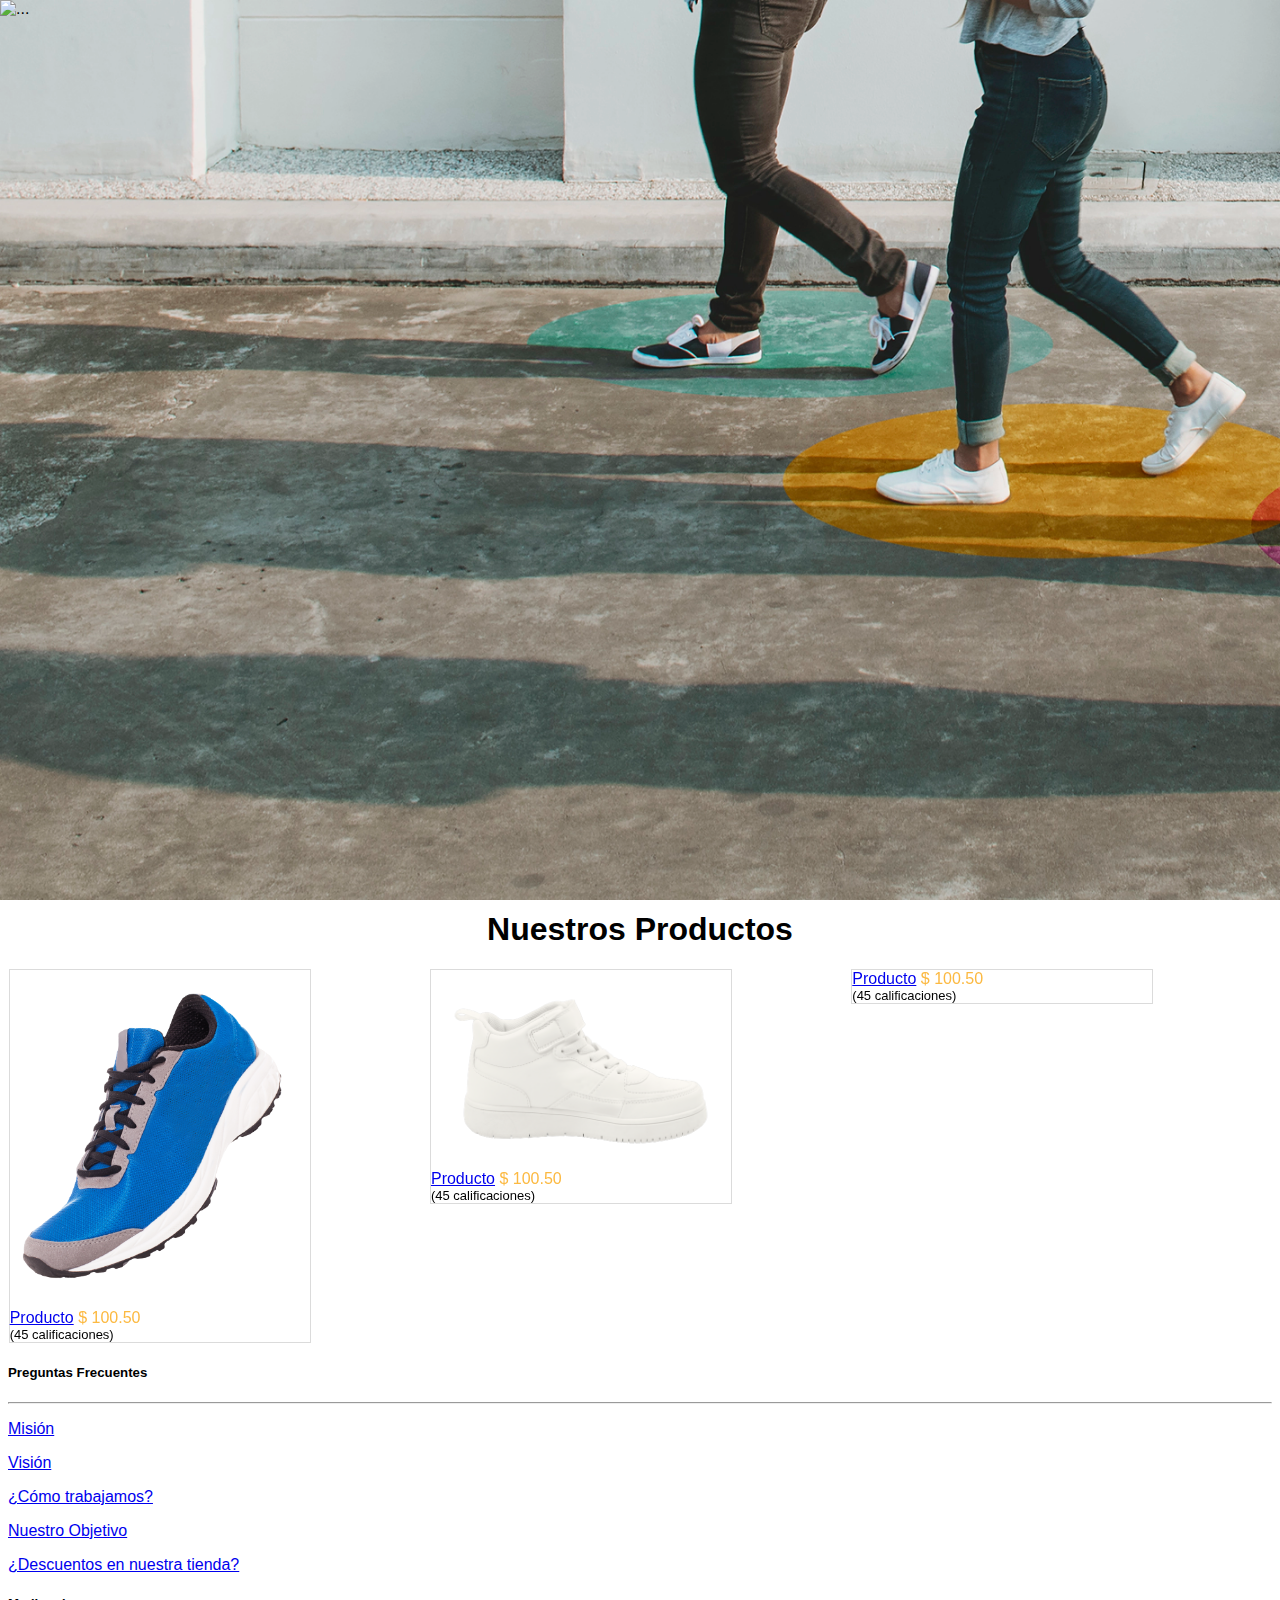
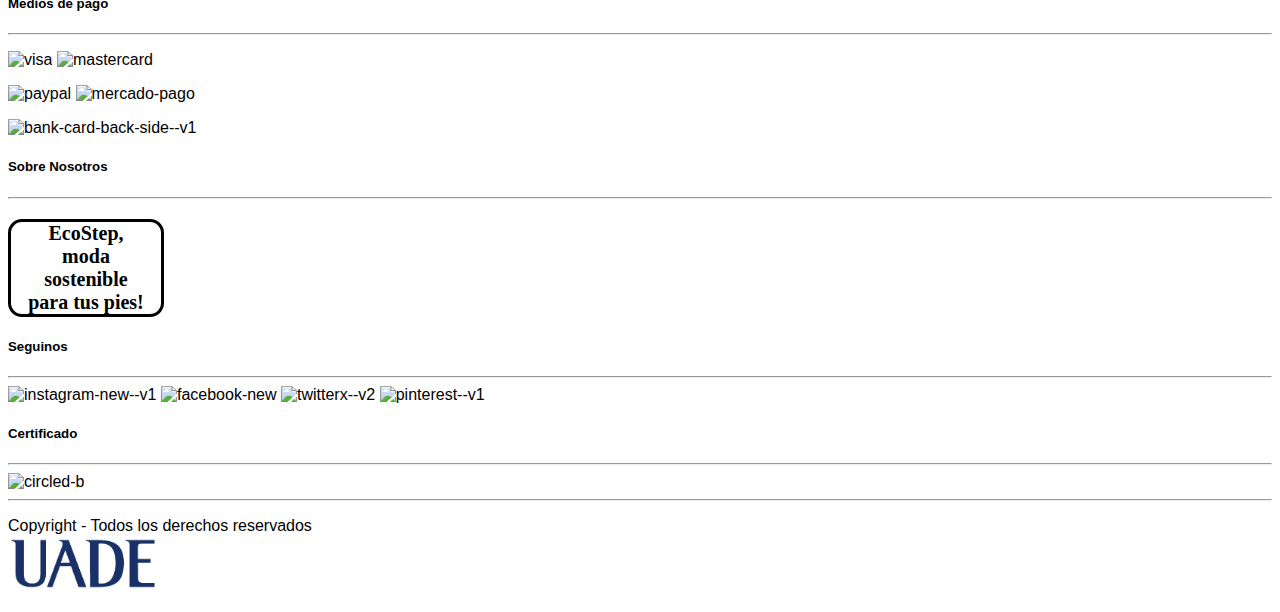
==== index.html @ 7a3440a4 "Añadido nuestros productos e icono de carrito" ====
<!DOCTYPE html>
<html lang="en">
<head>
    <meta charset="UTF-8">
    <meta name="viewport" content="width=device-width, initial-scale=1.0">
    <script src="https://kit.fontawesome.com/725bca3de6.js" crossorigin="anonymous"></script>
    <link href="https://cdn.jsdelivr.net/npm/bootstrap@5.3.2/dist/css/bootstrap.min.css" rel="stylesheet" integrity="sha384-T3c6CoIi6uLrA9TneNEoa7RxnatzjcDSCmG1MXxSR1GAsXEV/Dwwykc2MPK8M2HN" crossorigin="anonymous">
    <script src="https://cdn.jsdelivr.net/npm/bootstrap@5.3.2/dist/js/bootstrap.bundle.min.js" integrity="sha384-C6RzsynM9kWDrMNeT87bh95OGNyZPhcTNXj1NW7RuBCsyN/o0jlpcV8Qyq46cDfL" crossorigin="anonymous"></script>
    <link rel="stylesheet" href="css/estilo.css">
    <link rel = "stylesheet" href = "css/owl.carousel.css">
    <link rel = "stylesheet" href = "css/owl.theme.default.css">
    <title>EcoStep</title>
</head>


<body>
  <!-- NAVBAR -->
  <nav class="navbar navbar-expand-lg bg-body-tertiary sticky-top">
      <div class="container-fluid">
          <img class="navbar-brand" src="img/header_logo.png" alt="" style="height:75px; width: auto;">
        <button class="navbar-toggler" type="button" data-bs-toggle="collapse" data-bs-target="#navbarSupportedContent" aria-controls="navbarSupportedContent" aria-expanded="false" aria-label="Toggle navigation">
            <span class="navbar-toggler-icon"></span>
        </button>
          <div class="collapse navbar-collapse" id="navbarSupportedContent">
            <ul class="navbar-nav me-auto mb-2 mb-lg-0">
              <li class="nav-item">
                <a class="nav-link active" aria-current="page" href="#">Inicio</a>
              </li>
              <li class="nav-item">
                <a class="nav-link active" aria-current="page" href="#nosotros">Sobre nosotros</a>
              </li>
              <li class="nav-item">
                <a class="nav-link active" aria-current="page" href="#productos">Productos</a>
              </li>
              <li class="nav-item">
                <a class="nav-link active" aria-current="page" href="newsletter.html">Contacto</a>
              </li>
              <li class="nav-item">
                <a class="nav-link active" aria-current="page" href="faq.html">Preguntas frecuentes</a>
              </li>
            </ul>
            <form class="d-flex" role="search">
              <input class="form-control me-2" type="search" placeholder="Buscar..." aria-label="Search">
            </form>
            <img src="img/Carrito.png" alt="" id="carrito">
          </div>
        </div>
      </nav>

      
  <!--CAROUSEL-->
  <div id="carouselExampleIndicators" class="carousel slide">
    <div class="carousel-indicators">
      <button type="button" data-bs-target="#carouselExampleIndicators" data-bs-slide-to="0" class="active" aria-current="true" aria-label="Slide 1"></button>
      <button type="button" data-bs-target="#carouselExampleIndicators" data-bs-slide-to="1" aria-label="Slide 2"></button>
      <button type="button" data-bs-target="#carouselExampleIndicators" data-bs-slide-to="2" aria-label="Slide 3"></button>
    </div>
    <div class="carousel-inner">
      <div class="carousel-item active">
        <img src="img/Banner_1.webp" class="d-block w-100" alt="...">
      </div>
      <div class="carousel-item">
        <img src="img/Banner_2.webp" class="d-block w-100" alt="...">
      </div>
      <div class="carousel-item">
        <img src="img/Banner_3.webp" class="d-block w-100" alt="...">
      </div>
    </div>
    <button class="carousel-control-prev" type="button" data-bs-target="#carouselExampleIndicators" data-bs-slide="prev">
      <span class="carousel-control-prev-icon" aria-hidden="true"></span>
      <span class="visually-hidden">Anterior</span>
    </button>
    <button class="carousel-control-next" type="button" data-bs-target="#carouselExampleIndicators" data-bs-slide="next">
      <span class="carousel-control-next-icon" aria-hidden="true"></span>
      <span class="visually-hidden">Siguiente</span>
    </button>
  </div>

<!-- QUIENES SOMOS -->
<div class="container" id="nosotros">
    <div class="row">
        <div class="col-md-6">
            <img src="https://placehold.co/600x400/png" class="img-fluid" alt="Image">
        </div>
        <div class="col-md-6">
            <h1>¿Quiénes Somos?</h1>
            <p>
              Lorem ipsum dolor sit amet, consectetur adipiscing elit. 
              Sed do eiusmod tempor incididunt ut labore et dolore magna aliqua. 
              Ut enim ad minim veniam, quis nostrud exercitation ullamco laboris nisi ut aliquip ex ea commodo consequat. 
              Duis aute irure dolor in reprehenderit in voluptate velit esse cillum dolore eu fugiat nulla pariatur. 
              Excepteur sint occaecat cupidatat non proident, sunt in culpa qui officia deserunt mollit anim id est laborum.
            </p>
        </div>
    </div>
</div>


<!-- NUESTROS PRODUCTOS -->
<h1 style="text-align: center;" id="productos">Nuestros Productos</h1>
<div class = "container">
  <div class = "row g-4 my-5 mx-auto owl-carousel owl-theme">
      <div class = "col product-item mx-auto">
        <!-- PRODUCTO 1-->
          <div class = "product-img">
              <img src = "img/Producto_1.png" alt = "" class = "img-fluid d-block mx-auto">
              <span class = "heart-icon">
                  <i class = "far fa-heart"></i>
              </span>
              <div class = "row btns w-100 mx-auto text-center">
                  <button type = "button" class = "col-6 py-2">
                      <i class = "fa fa-cart-plus"></i> Añadir al carrito
                  </button>
                  <button type = "button" class = "col-6 py-2">
                      <i class = "fa fa-binoculars"></i> Visualizar
                  </button>
              </div>
          </div>

          <div class = "product-info p-3">
              <a href = "#" class = "d-block text-dark text-decoration-none py-2 product-name">Producto</a>
              <span class = "product-price">$ 100.50</span>
              <div class = "rating d-flex mt-1">
                  <span>
                      <i class = "fa fa-star"></i>
                  </span>
                  <span>
                      <i class = "fa fa-star"></i>
                  </span>
                  <span>
                      <i class = "fa fa-star"></i>
                  </span>
                  <span>
                      <i class = "fa fa-star"></i>
                  </span>
                  <span>
                      <i class = "fa fa-star"></i>
                  </span>
                  <span>(45 calificaciones)</span>
              </div>
          </div>
      </div>
      <!-- PRODUCTO 2-->
      <div class = "col product-item mx-auto">
          <div class = "product-img">
              <img src = "img/Producto_2.png" alt = "" class = "img-fluid d-block mx-auto">
              <span class = "heart-icon">
                  <i class = "far fa-heart"></i>
              </span>
              <div class = "row btns w-100 mx-auto text-center">
                  <button type = "button" class = "col-6 py-2">
                      <i class = "fa fa-cart-plus"></i> Añadir al carrito
                  </button>
                  <button type = "button" class = "col-6 py-2">
                      <i class = "fa fa-binoculars"></i> Visualizar
                  </button>
              </div>
          </div>

          <div class = "product-info p-3">
              <a href = "#" class = "d-block text-dark text-decoration-none py-2 product-name">Producto</a>
              <span class = "product-price">$ 100.50</span>
              <div class = "rating d-flex mt-1">
                  <span>
                      <i class = "fa fa-star"></i>
                  </span>
                  <span>
                      <i class = "fa fa-star"></i>
                  </span>
                  <span>
                      <i class = "fa fa-star"></i>
                  </span>
                  <span>
                      <i class = "fa fa-star"></i>
                  </span>
                  <span>
                      <i class = "fa fa-star"></i>
                  </span>
                  <span>(45 calificaciones)</span>
              </div>
          </div>
      </div>

      <!-- PRODUCTO 3-->
      <div class = "col product-item mx-auto">
          <div class = "product-img">
              <img src = "img/Producto_3.jpg" alt = "" class = "img-fluid d-block mx-auto">
              <span class = "heart-icon">
                  <i class = "far fa-heart"></i>
              </span>
              <div class = "row btns w-100 mx-auto text-center">
                  <button type = "button" class = "col-6 py-2">
                      <i class = "fa fa-cart-plus"></i> Añadir al carrito
                  </button>
                  <button type = "button" class = "col-6 py-2">
                      <i class = "fa fa-binoculars"></i> Visualizar
                  </button>
              </div>
          </div>

          <div class = "product-info p-3">    
              <a href = "#" class = "d-block text-dark text-decoration-none py-2 product-name">Producto</a>
              <span class = "product-price">$ 100.50</span>
              <div class = "rating d-flex mt-1">
                  <span>
                      <i class = "fa fa-star"></i>
                  </span>
                  <span>
                      <i class = "fa fa-star"></i>
                  </span>
                  <span>
                      <i class = "fa fa-star"></i>
                  </span>
                  <span>
                      <i class = "fa fa-star"></i>
                  </span>
                  <span>
                      <i class = "fa fa-star"></i>
                  </span>
                  <span>(45 calificaciones)</span>
              </div>
          </div>
      </div>

      <!-- PRODUCTO 4-->
      <div class = "col product-item mx-auto">
          <div class = "product-img">
              <img src = "img/Producto_4.jpg" alt = "" class = "img-fluid d-block mx-auto">
              <span class = "heart-icon">
                  <i class = "far fa-heart"></i>
              </span>
              <div class = "row btns w-100 mx-auto text-center">
                  <button type = "button" class = "col-6 py-2">
                      <i class = "fa fa-cart-plus"></i> Añadir al carrito
                  </button>
                  <button type = "button" class = "col-6 py-2">
                      <i class = "fa fa-binoculars"></i> Visualizar
                  </button>
              </div>
          </div>

          <div class = "product-info p-3">
              <a href = "#" class = "d-block text-dark text-decoration-none py-2 product-name">Producto</a>
              <span class = "product-price">$ 100.50</span>
              <div class = "rating d-flex mt-1">
                  <span>
                      <i class = "fa fa-star"></i>
                  </span>
                  <span>
                      <i class = "fa fa-star"></i>
                  </span>
                  <span>
                      <i class = "fa fa-star"></i>
                  </span>
                  <span>
                      <i class = "fa fa-star"></i>
                  </span>
                  <span>
                      <i class = "fa fa-star"></i>
                  </span>
                  <span>(45 calificaciones)</span>
              </div>
          </div>
      </div>

      <!-- PRODUCTO 5-->
      <div class = "col product-item mx-auto">
          <div class = "product-img">
              <img src = "images/product-5.jpg" alt = "" class = "img-fluid d-block mx-auto">
              <span class = "heart-icon">
                  <i class = "far fa-heart"></i>
              </span>
              <div class = "row btns w-100 mx-auto text-center">
                  <button type = "button" class = "col-6 py-2">
                      <i class = "fa fa-cart-plus"></i> Añadir al carrito
                  </button>
                  <button type = "button" class = "col-6 py-2">
                      <i class = "fa fa-binoculars"></i> Visualizar
                  </button>
              </div>
          </div>

          <div class = "product-info p-3">
              <a href = "#" class = "d-block text-dark text-decoration-none py-2 product-name">Producto</a>
              <span class = "product-price">$ 100.50</span>
              <div class = "rating d-flex mt-1">
                  <span>
                      <i class = "fa fa-star"></i>
                  </span>
                  <span>
                      <i class = "fa fa-star"></i>
                  </span>
                  <span>
                      <i class = "fa fa-star"></i>
                  </span>
                  <span>
                      <i class = "fa fa-star"></i>
                  </span>
                  <span>
                      <i class = "fa fa-star"></i>
                  </span>
                  <span>(45 calificaciones)</span>
              </div>
          </div>
      </div>

      <!-- PRODUCTO 6-->
      <div class = "col product-item mx-auto">
          <div class = "product-img">
              <img src = "images/product-6.jpg" alt = "" class = "img-fluid d-block mx-auto">
              <span class = "heart-icon">
                  <i class = "far fa-heart"></i>
              </span>
              <div class = "row btns w-100 mx-auto text-center">
                  <button type = "button" class = "col-6 py-2">
                      <i class = "fa fa-cart-plus"></i> Añadir al carrito
                  </button>
                  <button type = "button" class = "col-6 py-2">
                      <i class = "fa fa-binoculars"></i> Visualizar
                  </button>
              </div>
          </div>

          <div class = "product-info p-3">
              <a href = "#" class = "d-block text-dark text-decoration-none py-2 product-name">Producto</a>
              <span class = "product-price">$ 100.50</span>
              <div class = "rating d-flex mt-1">
                  <span>
                      <i class = "fa fa-star"></i>
                  </span>
                  <span>
                      <i class = "fa fa-star"></i>
                  </span>
                  <span>
                      <i class = "fa fa-star"></i>
                  </span>
                  <span>
                      <i class = "fa fa-star"></i>
                  </span>
                  <span>
                      <i class = "fa fa-star"></i>
                  </span>
                  <span>(45 calificaciones)</span>
              </div>
          </div>
      </div>

      <!-- PRODUCTO 7-->
      <div class = "col product-item mx-auto">
          <div class = "product-img">
              <img src = "images/product-7.jpg" alt = "" class = "img-fluid d-block mx-auto">
              <span class = "heart-icon">
                  <i class = "far fa-heart"></i>
              </span>
              <div class = "row btns w-100 mx-auto text-center">
                  <button type = "button" class = "col-6 py-2">
                      <i class = "fa fa-cart-plus"></i> Añadir al carrito
                  </button>
                  <button type = "button" class = "col-6 py-2">
                      <i class = "fa fa-binoculars"></i> Visualizar
                  </button>
              </div>
          </div>

          <div class = "product-info p-3">
              <a href = "#" class = "d-block text-dark text-decoration-none py-2 product-name">Producto</a>
              <span class = "product-price">$ 100.50</span>
              <div class = "rating d-flex mt-1">
                  <span>
                      <i class = "fa fa-star"></i>
                  </span>
                  <span>
                      <i class = "fa fa-star"></i>
                  </span>
                  <span>
                      <i class = "fa fa-star"></i>
                  </span>
                  <span>
                      <i class = "fa fa-star"></i>
                  </span>
                  <span>
                      <i class = "fa fa-star"></i>
                  </span>
                  <span>(45 calificaciones)</span>
              </div>
          </div>
      </div>

      <!-- PRODUCTO 8-->
      <div class = "col product-item mx-auto">
          <div class = "product-img">
              <img src = "images/product-8.jpg" alt = "" class = "img-fluid d-block mx-auto">
              <span class = "heart-icon">
                  <i class = "far fa-heart"></i>
              </span>
              <div class = "row btns w-100 mx-auto text-center">
                  <button type = "button" class = "col-6 py-2">
                      <i class = "fa fa-cart-plus"></i> Añadir al carrito
                  </button>
                  <button type = "button" class = "col-6 py-2">
                      <i class = "fa fa-binoculars"></i> Visualizar
                  </button>
              </div>
          </div>

          <div class = "product-info p-3">
              <a href = "#" class = "d-block text-dark text-decoration-none py-2 product-name">Producto</a>
              <span class = "product-price">$ 100.50</span>
              <div class = "rating d-flex mt-1">
                  <span>
                      <i class = "fa fa-star"></i>
                  </span>
                  <span>
                      <i class = "fa fa-star"></i>
                  </span>
                  <span>
                      <i class = "fa fa-star"></i>
                  </span>
                  <span>
                      <i class = "fa fa-star"></i>
                  </span>
                  <span>
                      <i class = "fa fa-star"></i>
                  </span>
                  <span>(45 calificaciones)</span>
              </div>
          </div>
      </div>

      <!-- PRODUCTO 9-->
      <div class = "col product-item mx-auto">
          <div class = "product-img">
              <img src = "images/product-9.jpg" alt = "" class = "img-fluid d-block mx-auto">
              <span class = "heart-icon">
                  <i class = "far fa-heart"></i>
              </span>
              <div class = "row btns w-100 mx-auto text-center">
                  <button type = "button" class = "col-6 py-2">
                      <i class = "fa fa-cart-plus"></i> Añadir al carrito
                  </button>
                  <button type = "button" class = "col-6 py-2">
                      <i class = "fa fa-binoculars"></i> Visualizar
                  </button>
              </div>
          </div>

          <div class = "product-info p-3">
              <a href = "#" class = "d-block text-dark text-decoration-none py-2 product-name">Producto</a>
              <span class = "product-price">$ 100.50</span>
              <div class = "rating d-flex mt-1">
                  <span>
                      <i class = "fa fa-star"></i>
                  </span>
                  <span>
                      <i class = "fa fa-star"></i>
                  </span>
                  <span>
                      <i class = "fa fa-star"></i>
                  </span>
                  <span>
                      <i class = "fa fa-star"></i>
                  </span>
                  <span>
                      <i class = "fa fa-star"></i>
                  </span>
                  <span>(45 calificaciones)</span>
              </div>
          </div>
      </div>
  </div>
</div>


  <!-- FOOTER -->
  <footer class="bg-light text-dark pt-0 pb-0">
    <div class="container text-center pt-5">
      <div class="row text-center text-md-start">
        <div class="col-md-3 col-lg-3 col-xl-3 mx-auto mt-3">
          <h5 class="mb-4 font-weight-bold text-primary">Preguntas Frecuentes</h5>
          <hr class="mb-4">
          <p>
            <a href="faq.html" class="text-dark">Misión</a>
          </p>
          <p>
            <a href="faq.html" class="text-dark">Visión</a>
          </p>
          <p>
            <a href="faq.html" class="text-dark">¿Cómo trabajamos?</a>
          </p>
          <p>
            <a href="faq.html" class="text-dark">Nuestro Objetivo</a>
          </p>
          <p>
            <a href="faq.html" class="text-dark">¿Descuentos en nuestra tienda?</a>
          </p>
        </div>
        <div class="col-md-2 col-lg-2 col-xl-2 mx-auto mt-3">
          <h5 class="mb-4 font-weight-bold text-primary">Medios de pago</h5>
          <hr class="mb-4">
          <p>
            <img width="50" height="50" src="https://img.icons8.com/ios/50/visa.png" alt="visa"/>
            <img width="50" height="50" src="https://img.icons8.com/ios-filled/50/mastercard.png" alt="mastercard"/>
          </p>
          <p>
            <img width="50" height="50" src="https://img.icons8.com/ios/50/paypal.png" alt="paypal"/>
            <img width="48" height="48" src="https://img.icons8.com/color/48/mercado-pago.png" alt="mercado-pago"/>
          </p>
          <p>
            <img width="50" height="50" src="https://img.icons8.com/ios/50/bank-card-back-side--v1.png" alt="bank-card-back-side--v1"/>
          </p>
        </div>
        <div class="col-md-3 col-lg-2 col-xl-2 mx-auto mt-3">
          <h5 class="mb-4 font-weight-bold text-primary">Sobre Nosotros</h5>
          <hr class="mb-4">
          <p class="eslogan">EcoStep,<br>moda<br> sostenible <br> para tus pies!</p>
        </div>
        <div class="col-md-2 col-lg-2 col-xl-3 mx-auto mt-3">
          <h5 class="mb-4 font-weight-bold text-primary">Seguinos</h5>
          <hr class="mb-4">
          <img width="50" height="50" src="https://img.icons8.com/ios/50/instagram-new--v1.png" alt="instagram-new--v1"/>
          <img width="50" height="50" src="https://img.icons8.com/ios/50/facebook-new.png" alt="facebook-new"/>
          <img width="50" height="50" src="https://img.icons8.com/ios/50/twitterx--v2.png" alt="twitterx--v2"/>
          <img width="50" height="50" src="https://img.icons8.com/ios/50/pinterest--v1.png" alt="pinterest--v1"/>
        </div>
        <div class="col-md-2 col-lg-2 col-xl-2 mx-auto mt-3">
          <h5 class="mb-4 font-weight-bold text-primary">Certificado</h5>
          <hr class="mb-4">
          <img width="50" height="50" src="https://img.icons8.com/ios/50/circled-b.png" alt="circled-b"/>
        </div>
        <hr class="mb-4">
        <div class="text-center mb-2">
          <p>
            Copyright - Todos los derechos reservados<br>
            <img src="img/UADE.webp" alt="" style="width: 150px; height: auto;">
          </p>
        </div>
      </div>
    </div>
  </footer>
  <script src="https://cdnjs.cloudflare.com/ajax/libs/jquery/3.6.0/jquery.min.js" integrity="sha512-894YE6QWD5I59HgZOGReFYm4dnWc1Qt5NtvYSaNcOP+u1T9qYdvdihz0PPSiiqn/+/3e7Jo4EaG7TubfWGUrMQ==" crossorigin="anonymous" referrerpolicy="no-referrer"></script>
  <script src = "js/owl.carousel.js"></script>
  <script src = "js/owl.main.js"></script>
</body>
</html>
---- css/estilo.css ----
.carousel-inner {
    height: 0;
    padding-bottom: 25%;
  }
  
  .carousel-item {
    position: absolute !important;
    top: 0;
    right: 0;
    bottom: 0;
    left: 0;
  }
  .carousel-item img {
    height: 100%; 
    object-fit: cover; 
  }
.newsletter-titulo{
    text-align: center;
    margin-bottom: 20px;
}
.form-group{
    margin-bottom: 10px;
}
.nav-item{
    font-size: 22px;
    margin-right: 2mm;
}
.faq-titulo{
    text-align: center;
    margin-top: 10px;
}
.accordion{
    margin-left: 50mm; 
    margin-right: 50mm;
    margin-top: 5mm;
}
#nosotros{
    padding-top: 50px;
    margin-bottom: 50px;
}
.eslogan{
    border-radius: 14px;
    border: 3px solid #000;
    font-family: Inter;
    font-size: 20px;
    font-style: normal;
    font-weight: 600;
    text-align: center;
    width: 150px;
    height: auto;
}

#carrito{
    width: 30px;
    cursor: pointer;
}

@import url('https://fonts.googleapis.com/css2?family=Poppins:wght@300;400;500&display=swap');

body{
    font-family: 'Poppins', sans-serif;
}
.product-item{
    border: 1px solid rgb(219, 219, 219);
}
.product-img{
    position: relative;
    overflow: hidden;
}
.btns{
    position: absolute;
    left: 0;
    bottom: -100%;
    font-size: 15px;
    font-weight: 300;
    transition: all 0.3s ease-in-out;
}
.btns button{
    border: none;
    background-color: rgb(39, 39, 39);
    color: #fff;
    transition: all 0.3s ease-in-out;
}
.btns button:hover{
    color: #fcb941;
}
.product-img:hover .btns{
    bottom: 0;
}

.heart-icon{
    position: absolute;
    top: 16px;
    right: 15px;
    font-size: 18px;
}

.product-type{
    font-size: 13px;
    opacity: 0.8;
}
.product-name{
    transition: all 0.3s ease-in-out;
}
.product-name:hover{
    color: #fcb941!important;
}
.product-price{
    color: #fcb941;
}
.rating{
    font-size: 13px;
}
.product-item{
    width: 300px;
}

@media screen and (max-width: 1000px){
.carousel-inner {
    padding-bottom: 50%;
}
#nosotros{
    padding-top: 20px;
}
.accordion{
    margin-left: 5mm; 
    margin-right: 5mm;
    margin-top: 5mm;
}
.eslogan{
    margin-left: auto;
    margin-right: auto;
}
}
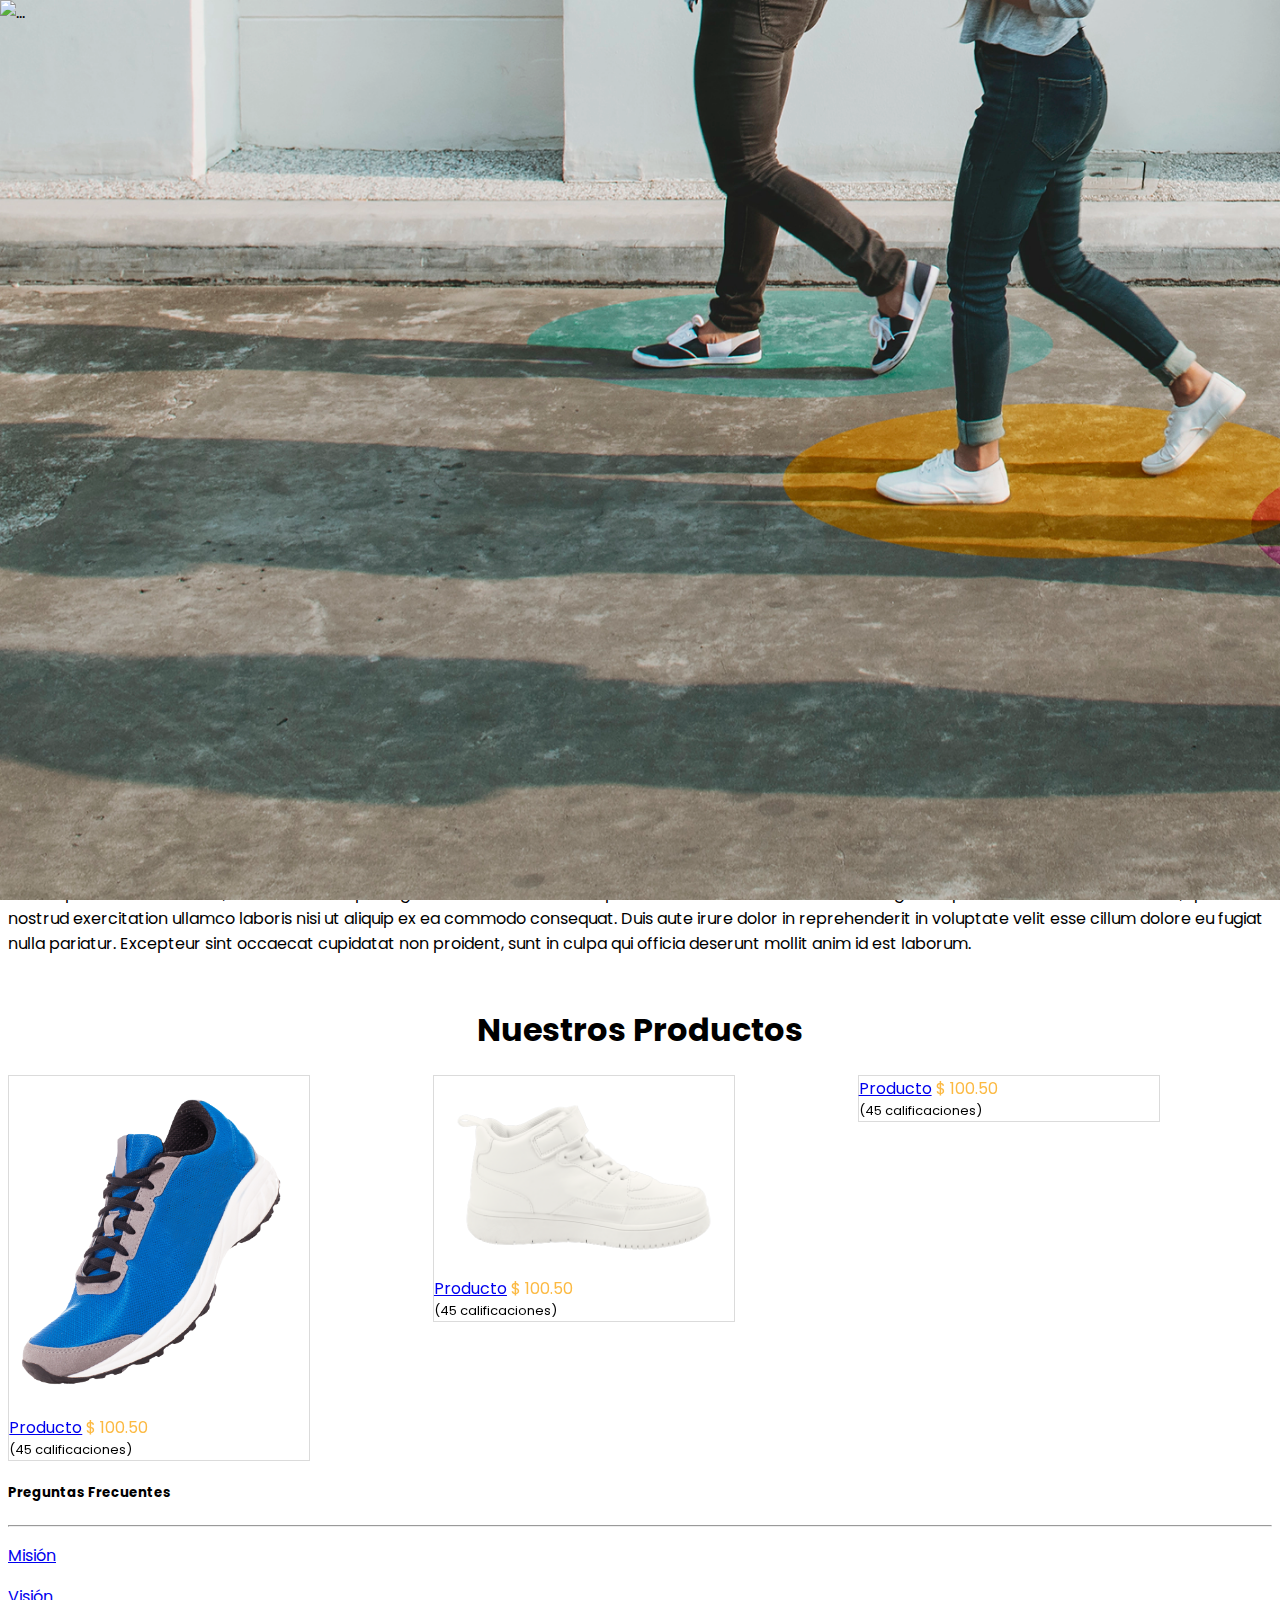
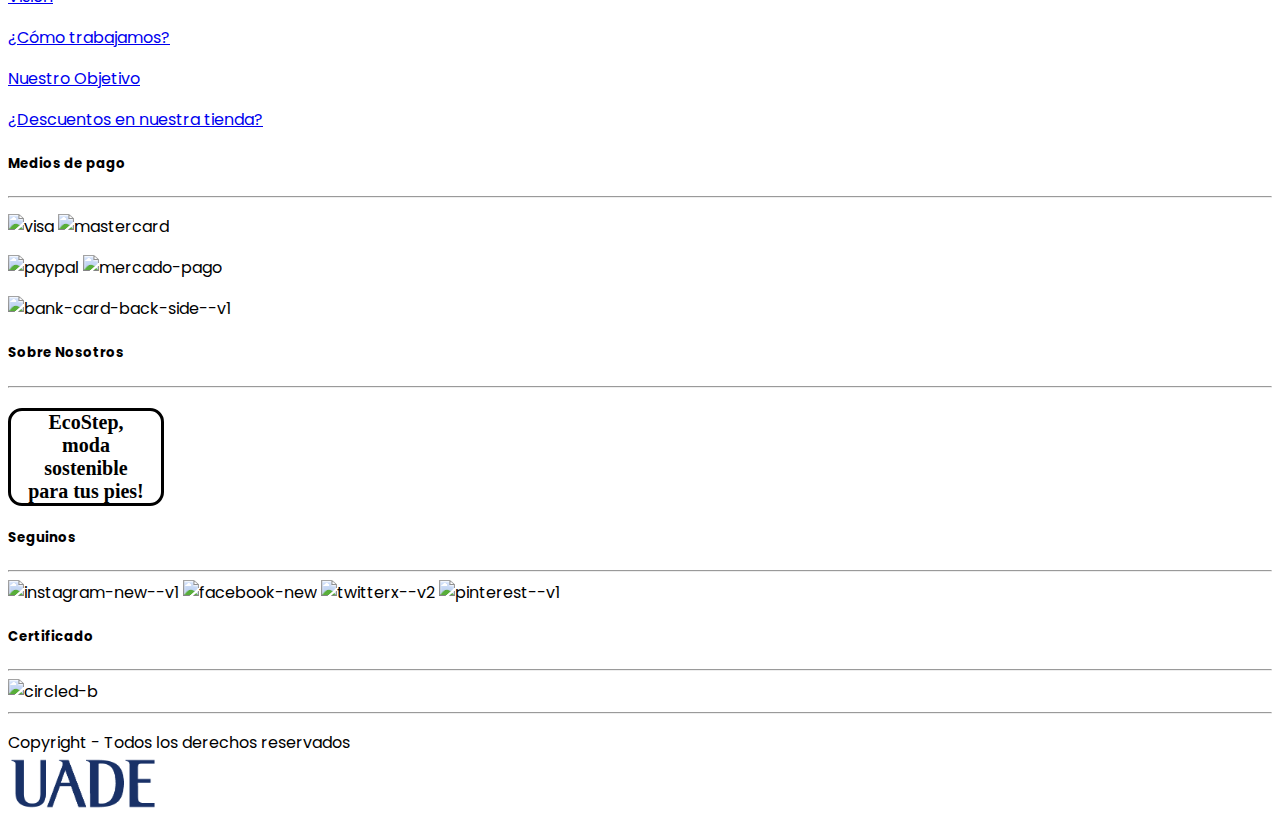
==== commit bea9ee3f: "Productos responsive" ====
--- a/index.html
+++ b/index.html
@@ -9,6 +9,7 @@
     <link rel="stylesheet" href="css/estilo.css">
     <link rel = "stylesheet" href = "css/owl.carousel.css">
     <link rel = "stylesheet" href = "css/owl.theme.default.css">
+    <link rel="stylesheet" href="css/productos.css">
     <title>EcoStep</title>
 </head>
 
@@ -95,18 +96,14 @@
     </div>
 </div>
 
-
 <!-- NUESTROS PRODUCTOS -->
 <h1 style="text-align: center;" id="productos">Nuestros Productos</h1>
 <div class = "container">
   <div class = "row g-4 my-5 mx-auto owl-carousel owl-theme">
-      <div class = "col product-item mx-auto">
+      <div class = "col product-item mx-auto">  
         <!-- PRODUCTO 1-->
           <div class = "product-img">
               <img src = "img/Producto_1.png" alt = "" class = "img-fluid d-block mx-auto">
-              <span class = "heart-icon">
-                  <i class = "far fa-heart"></i>
-              </span>
               <div class = "row btns w-100 mx-auto text-center">
                   <button type = "button" class = "col-6 py-2">
                       <i class = "fa fa-cart-plus"></i> Añadir al carrito
@@ -144,9 +141,6 @@
       <div class = "col product-item mx-auto">
           <div class = "product-img">
               <img src = "img/Producto_2.png" alt = "" class = "img-fluid d-block mx-auto">
-              <span class = "heart-icon">
-                  <i class = "far fa-heart"></i>
-              </span>
               <div class = "row btns w-100 mx-auto text-center">
                   <button type = "button" class = "col-6 py-2">
                       <i class = "fa fa-cart-plus"></i> Añadir al carrito
@@ -185,9 +179,6 @@
       <div class = "col product-item mx-auto">
           <div class = "product-img">
               <img src = "img/Producto_3.jpg" alt = "" class = "img-fluid d-block mx-auto">
-              <span class = "heart-icon">
-                  <i class = "far fa-heart"></i>
-              </span>
               <div class = "row btns w-100 mx-auto text-center">
                   <button type = "button" class = "col-6 py-2">
                       <i class = "fa fa-cart-plus"></i> Añadir al carrito
@@ -226,9 +217,6 @@
       <div class = "col product-item mx-auto">
           <div class = "product-img">
               <img src = "img/Producto_4.jpg" alt = "" class = "img-fluid d-block mx-auto">
-              <span class = "heart-icon">
-                  <i class = "far fa-heart"></i>
-              </span>
               <div class = "row btns w-100 mx-auto text-center">
                   <button type = "button" class = "col-6 py-2">
                       <i class = "fa fa-cart-plus"></i> Añadir al carrito
@@ -267,9 +255,6 @@
       <div class = "col product-item mx-auto">
           <div class = "product-img">
               <img src = "images/product-5.jpg" alt = "" class = "img-fluid d-block mx-auto">
-              <span class = "heart-icon">
-                  <i class = "far fa-heart"></i>
-              </span>
               <div class = "row btns w-100 mx-auto text-center">
                   <button type = "button" class = "col-6 py-2">
                       <i class = "fa fa-cart-plus"></i> Añadir al carrito
@@ -308,9 +293,6 @@
       <div class = "col product-item mx-auto">
           <div class = "product-img">
               <img src = "images/product-6.jpg" alt = "" class = "img-fluid d-block mx-auto">
-              <span class = "heart-icon">
-                  <i class = "far fa-heart"></i>
-              </span>
               <div class = "row btns w-100 mx-auto text-center">
                   <button type = "button" class = "col-6 py-2">
                       <i class = "fa fa-cart-plus"></i> Añadir al carrito
@@ -349,9 +331,6 @@
       <div class = "col product-item mx-auto">
           <div class = "product-img">
               <img src = "images/product-7.jpg" alt = "" class = "img-fluid d-block mx-auto">
-              <span class = "heart-icon">
-                  <i class = "far fa-heart"></i>
-              </span>
               <div class = "row btns w-100 mx-auto text-center">
                   <button type = "button" class = "col-6 py-2">
                       <i class = "fa fa-cart-plus"></i> Añadir al carrito
@@ -390,9 +369,6 @@
       <div class = "col product-item mx-auto">
           <div class = "product-img">
               <img src = "images/product-8.jpg" alt = "" class = "img-fluid d-block mx-auto">
-              <span class = "heart-icon">
-                  <i class = "far fa-heart"></i>
-              </span>
               <div class = "row btns w-100 mx-auto text-center">
                   <button type = "button" class = "col-6 py-2">
                       <i class = "fa fa-cart-plus"></i> Añadir al carrito
@@ -431,9 +407,6 @@
       <div class = "col product-item mx-auto">
           <div class = "product-img">
               <img src = "images/product-9.jpg" alt = "" class = "img-fluid d-block mx-auto">
-              <span class = "heart-icon">
-                  <i class = "far fa-heart"></i>
-              </span>
               <div class = "row btns w-100 mx-auto text-center">
                   <button type = "button" class = "col-6 py-2">
                       <i class = "fa fa-cart-plus"></i> Añadir al carrito
@@ -540,5 +513,6 @@
   <script src="https://cdnjs.cloudflare.com/ajax/libs/jquery/3.6.0/jquery.min.js" integrity="sha512-894YE6QWD5I59HgZOGReFYm4dnWc1Qt5NtvYSaNcOP+u1T9qYdvdihz0PPSiiqn/+/3e7Jo4EaG7TubfWGUrMQ==" crossorigin="anonymous" referrerpolicy="no-referrer"></script>
   <script src = "js/owl.carousel.js"></script>
   <script src = "js/owl.main.js"></script>
+  <script src="js/popup.js"></script>
 </body>
 </html>--- a/css/estilo.css
+++ b/css/estilo.css
@@ -55,66 +55,6 @@
     cursor: pointer;
 }
 
-@import url('https://fonts.googleapis.com/css2?family=Poppins:wght@300;400;500&display=swap');
-
-body{
-    font-family: 'Poppins', sans-serif;
-}
-.product-item{
-    border: 1px solid rgb(219, 219, 219);
-}
-.product-img{
-    position: relative;
-    overflow: hidden;
-}
-.btns{
-    position: absolute;
-    left: 0;
-    bottom: -100%;
-    font-size: 15px;
-    font-weight: 300;
-    transition: all 0.3s ease-in-out;
-}
-.btns button{
-    border: none;
-    background-color: rgb(39, 39, 39);
-    color: #fff;
-    transition: all 0.3s ease-in-out;
-}
-.btns button:hover{
-    color: #fcb941;
-}
-.product-img:hover .btns{
-    bottom: 0;
-}
-
-.heart-icon{
-    position: absolute;
-    top: 16px;
-    right: 15px;
-    font-size: 18px;
-}
-
-.product-type{
-    font-size: 13px;
-    opacity: 0.8;
-}
-.product-name{
-    transition: all 0.3s ease-in-out;
-}
-.product-name:hover{
-    color: #fcb941!important;
-}
-.product-price{
-    color: #fcb941;
-}
-.rating{
-    font-size: 13px;
-}
-.product-item{
-    width: 300px;
-}
-
 @media screen and (max-width: 1000px){
 .carousel-inner {
     padding-bottom: 50%;
@@ -131,4 +71,10 @@
     margin-left: auto;
     margin-right: auto;
 }
+#carrito{
+    margin-top: 10px;
+    margin-left: 10px;
+    width: 40px;
+    cursor: pointer;
+}
 }--- a/css/productos.css
+++ b/css/productos.css
@@ -0,0 +1,58 @@
+@import url('https://fonts.googleapis.com/css2?family=Poppins:wght@300;400;500&display=swap');
+
+body{
+    font-family: 'Poppins', sans-serif;
+}
+.product-item{
+    border: 1px solid rgb(219, 219, 219);
+}
+.product-img{
+    position: relative;
+    overflow: hidden;
+}
+.btns{
+    position: absolute;
+    left: 0;
+    bottom: -100%;
+    font-size: 15px;
+    font-weight: 300;
+    transition: all 0.3s ease-in-out;
+}
+.btns button{
+    border: none;
+    background-color: rgb(39, 39, 39);
+    color: #fff;
+    transition: all 0.3s ease-in-out;
+}
+.btns button:hover{
+    color: #fcb941;
+}
+.product-img:hover .btns{
+    bottom: 0;
+}
+
+.product-type{
+    font-size: 13px;
+    opacity: 0.8;
+}
+.product-name{
+    transition: all 0.3s ease-in-out;
+}
+.product-name:hover{
+    color: #fcb941!important;
+}
+.product-price{
+    color: #fcb941;
+}
+.rating{
+    font-size: 13px;
+}
+.product-item{
+    width: 300px;
+}
+
+@media screen and (max-width: 1000px){
+    .btns{
+        position:static;
+    }
+    }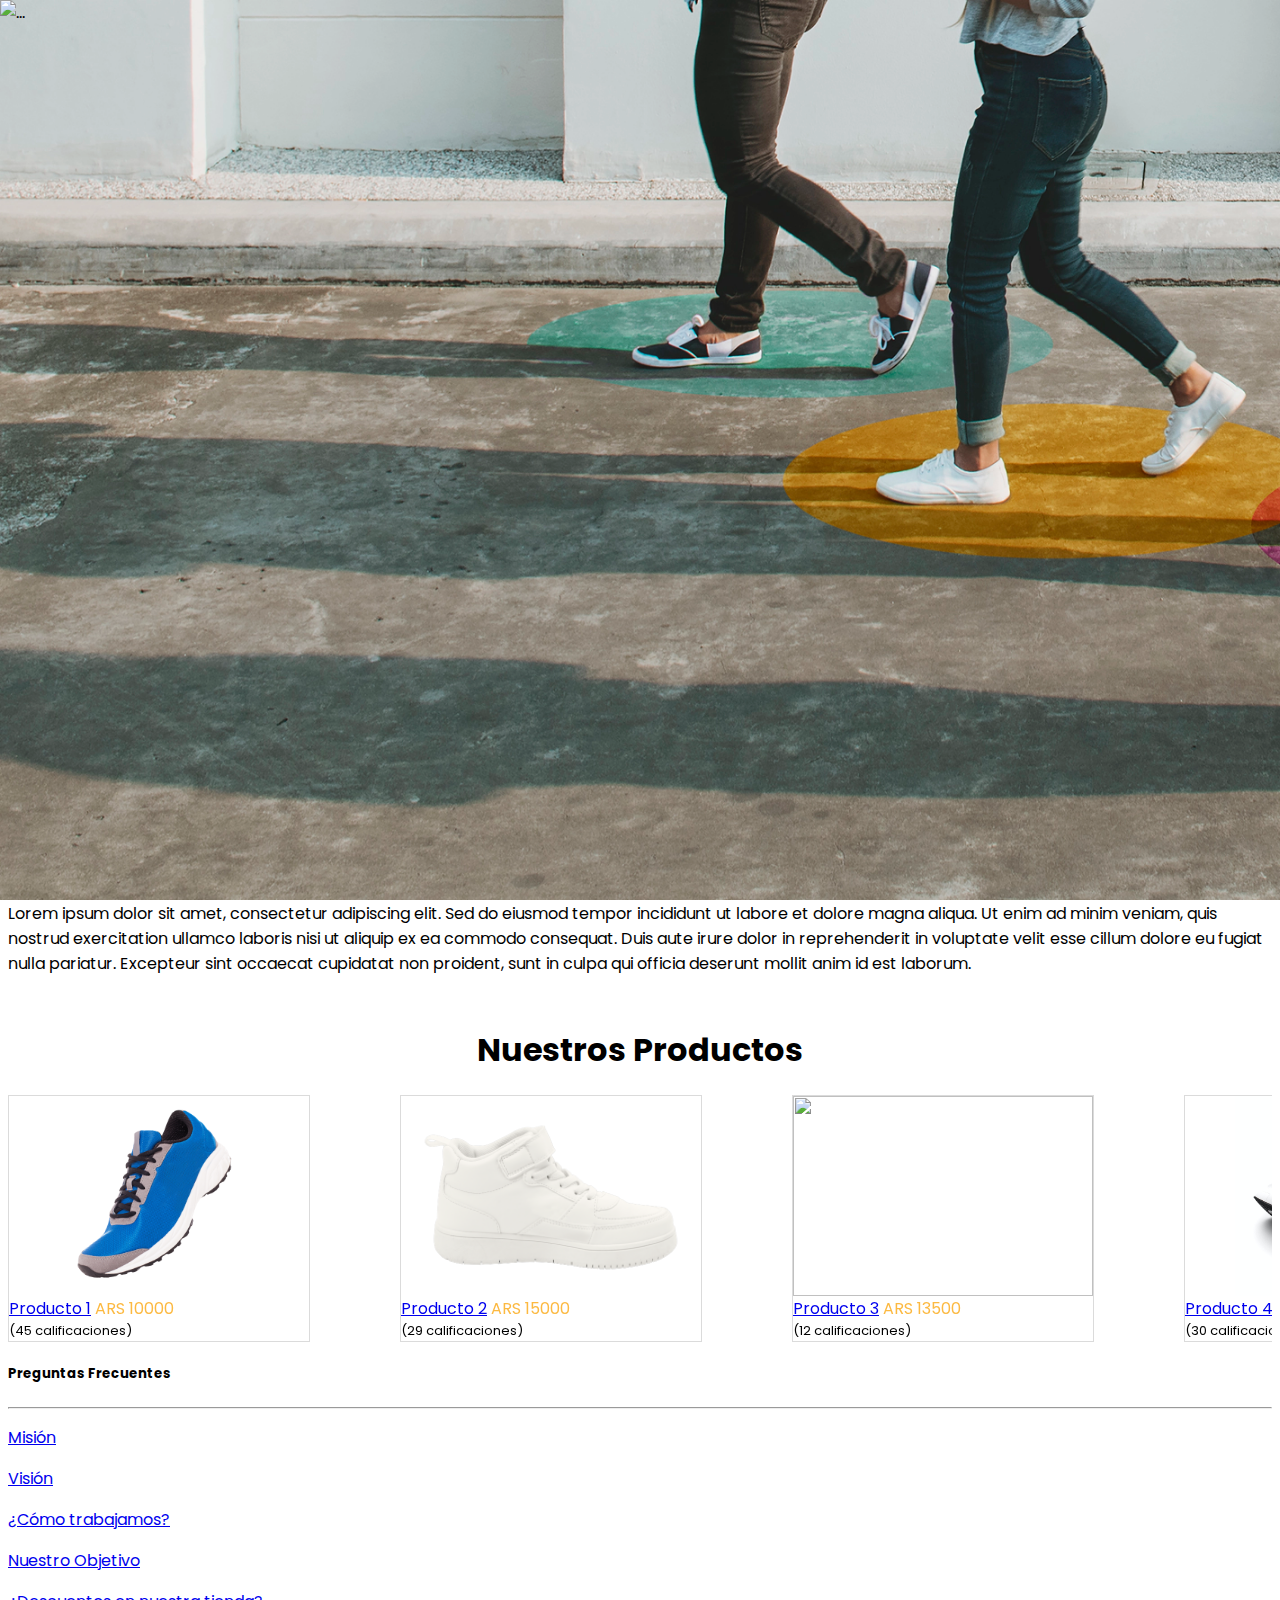
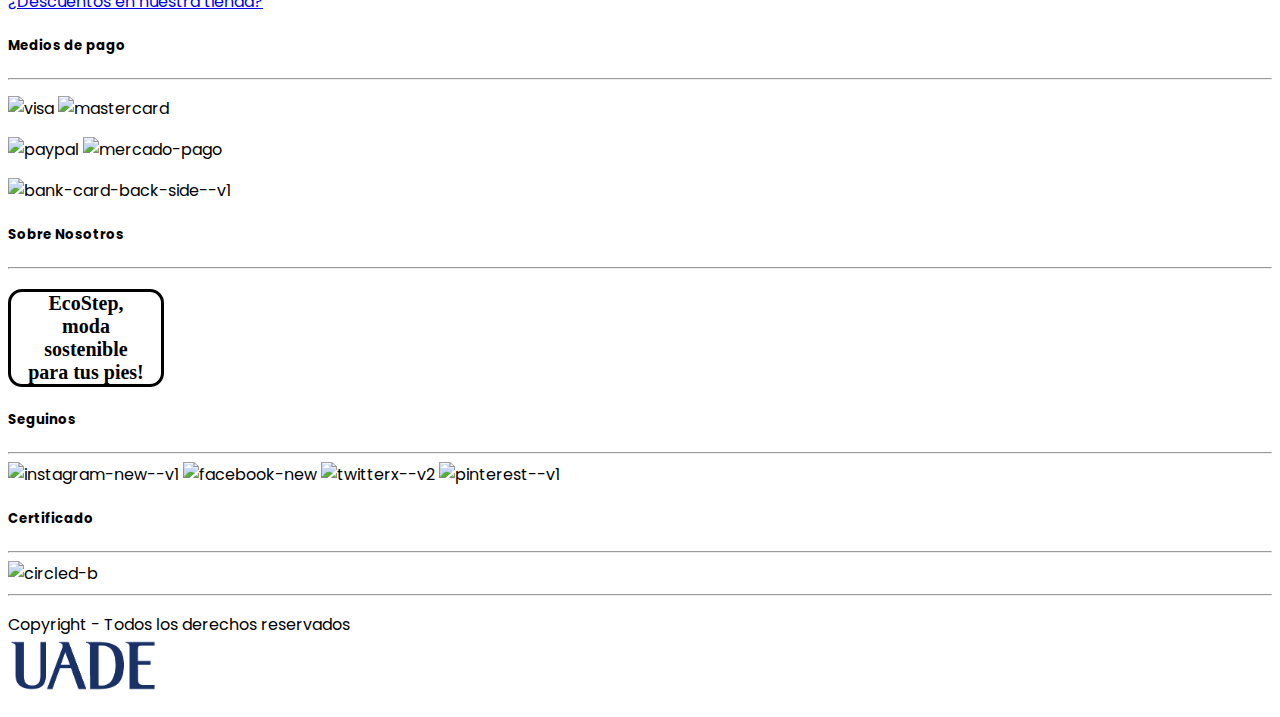
==== commit 8e834cc4: "V1.0" ====
--- a/index.html
+++ b/index.html
@@ -43,11 +43,12 @@
             <form class="d-flex" role="search">
               <input class="form-control me-2" type="search" placeholder="Buscar..." aria-label="Search">
             </form>
-            <img src="img/Carrito.png" alt="" id="carrito">
+            <div>
+                <a href="carrito.html" ><img  style="height: 50px; width: auto;" src="img/Carrito.png" alt="" id="icono_carrito"></a>
+            </div>
           </div>
         </div>
       </nav>
-
       
   <!--CAROUSEL-->
   <div id="carouselExampleIndicators" class="carousel slide">
@@ -106,7 +107,7 @@
               <img src = "img/Producto_1.png" alt = "" class = "img-fluid d-block mx-auto">
               <div class = "row btns w-100 mx-auto text-center">
                   <button type = "button" class = "col-6 py-2">
-                      <i class = "fa fa-cart-plus"></i> Añadir al carrito
+                    <a href="carrito.html"><i class = "fa fa-cart-plus"></i> Añadir al carrito</a>
                   </button>
                   <button type = "button" class = "col-6 py-2">
                       <i class = "fa fa-binoculars"></i> Visualizar
@@ -115,8 +116,8 @@
           </div>
 
           <div class = "product-info p-3">
-              <a href = "#" class = "d-block text-dark text-decoration-none py-2 product-name">Producto</a>
-              <span class = "product-price">$ 100.50</span>
+              <a href = "carrito.html" class = "d-block text-dark text-decoration-none py-2 product-name">Producto 1</a>
+              <span class = "product-price">ARS 10000</span>
               <div class = "rating d-flex mt-1">
                   <span>
                       <i class = "fa fa-star"></i>
@@ -143,7 +144,7 @@
               <img src = "img/Producto_2.png" alt = "" class = "img-fluid d-block mx-auto">
               <div class = "row btns w-100 mx-auto text-center">
                   <button type = "button" class = "col-6 py-2">
-                      <i class = "fa fa-cart-plus"></i> Añadir al carrito
+                    <a href="carrito.html"><i class = "fa fa-cart-plus"></i> Añadir al carrito</a>
                   </button>
                   <button type = "button" class = "col-6 py-2">
                       <i class = "fa fa-binoculars"></i> Visualizar
@@ -152,25 +153,25 @@
           </div>
 
           <div class = "product-info p-3">
-              <a href = "#" class = "d-block text-dark text-decoration-none py-2 product-name">Producto</a>
-              <span class = "product-price">$ 100.50</span>
-              <div class = "rating d-flex mt-1">
-                  <span>
-                      <i class = "fa fa-star"></i>
-                  </span>
-                  <span>
-                      <i class = "fa fa-star"></i>
-                  </span>
-                  <span>
-                      <i class = "fa fa-star"></i>
-                  </span>
-                  <span>
-                      <i class = "fa fa-star"></i>
-                  </span>
-                  <span>
-                      <i class = "fa fa-star"></i>
-                  </span>
-                  <span>(45 calificaciones)</span>
+              <a href = "#" class = "d-block text-dark text-decoration-none py-2 product-name">Producto 2</a>
+              <span class = "product-price">ARS 15000</span>
+              <div class = "rating d-flex mt-1">
+                  <span>
+                      <i class = "fa fa-star"></i>
+                  </span>
+                  <span>
+                      <i class = "fa fa-star"></i>
+                  </span>
+                  <span>
+                      <i class = "fa fa-star"></i>
+                  </span>
+                  <span>
+                      <i class = "fa fa-star"></i>
+                  </span>
+                  <span>
+                      <i class = "fa fa-star"></i>
+                  </span>
+                  <span>(29 calificaciones)</span>
               </div>
           </div>
       </div>
@@ -181,7 +182,7 @@
               <img src = "img/Producto_3.jpg" alt = "" class = "img-fluid d-block mx-auto">
               <div class = "row btns w-100 mx-auto text-center">
                   <button type = "button" class = "col-6 py-2">
-                      <i class = "fa fa-cart-plus"></i> Añadir al carrito
+                    <a href="carrito.html"><i class = "fa fa-cart-plus"></i> Añadir al carrito</a>
                   </button>
                   <button type = "button" class = "col-6 py-2">
                       <i class = "fa fa-binoculars"></i> Visualizar
@@ -190,25 +191,25 @@
           </div>
 
           <div class = "product-info p-3">    
-              <a href = "#" class = "d-block text-dark text-decoration-none py-2 product-name">Producto</a>
-              <span class = "product-price">$ 100.50</span>
-              <div class = "rating d-flex mt-1">
-                  <span>
-                      <i class = "fa fa-star"></i>
-                  </span>
-                  <span>
-                      <i class = "fa fa-star"></i>
-                  </span>
-                  <span>
-                      <i class = "fa fa-star"></i>
-                  </span>
-                  <span>
-                      <i class = "fa fa-star"></i>
-                  </span>
-                  <span>
-                      <i class = "fa fa-star"></i>
-                  </span>
-                  <span>(45 calificaciones)</span>
+              <a href = "#" class = "d-block text-dark text-decoration-none py-2 product-name">Producto 3</a>
+              <span class = "product-price">ARS 13500</span>
+              <div class = "rating d-flex mt-1">
+                  <span>
+                      <i class = "fa fa-star"></i>
+                  </span>
+                  <span>
+                      <i class = "fa fa-star"></i>
+                  </span>
+                  <span>
+                      <i class = "fa fa-star"></i>
+                  </span>
+                  <span>
+                      <i class = "fa fa-star"></i>
+                  </span>
+                  <span>
+                      <i class = "fa fa-star"></i>
+                  </span>
+                  <span>(12 calificaciones)</span>
               </div>
           </div>
       </div>
@@ -219,7 +220,7 @@
               <img src = "img/Producto_4.jpg" alt = "" class = "img-fluid d-block mx-auto">
               <div class = "row btns w-100 mx-auto text-center">
                   <button type = "button" class = "col-6 py-2">
-                      <i class = "fa fa-cart-plus"></i> Añadir al carrito
+                    <a href="carrito.html"><i class = "fa fa-cart-plus"></i> Añadir al carrito</a>
                   </button>
                   <button type = "button" class = "col-6 py-2">
                       <i class = "fa fa-binoculars"></i> Visualizar
@@ -228,25 +229,25 @@
           </div>
 
           <div class = "product-info p-3">
-              <a href = "#" class = "d-block text-dark text-decoration-none py-2 product-name">Producto</a>
-              <span class = "product-price">$ 100.50</span>
-              <div class = "rating d-flex mt-1">
-                  <span>
-                      <i class = "fa fa-star"></i>
-                  </span>
-                  <span>
-                      <i class = "fa fa-star"></i>
-                  </span>
-                  <span>
-                      <i class = "fa fa-star"></i>
-                  </span>
-                  <span>
-                      <i class = "fa fa-star"></i>
-                  </span>
-                  <span>
-                      <i class = "fa fa-star"></i>
-                  </span>
-                  <span>(45 calificaciones)</span>
+              <a href = "#" class = "d-block text-dark text-decoration-none py-2 product-name">Producto 4</a>
+              <span class = "product-price">ARS 15000</span>
+              <div class = "rating d-flex mt-1">
+                  <span>
+                      <i class = "fa fa-star"></i>
+                  </span>
+                  <span>
+                      <i class = "fa fa-star"></i>
+                  </span>
+                  <span>
+                      <i class = "fa fa-star"></i>
+                  </span>
+                  <span>
+                      <i class = "fa fa-star"></i>
+                  </span>
+                  <span>
+                      <i class = "fa fa-star"></i>
+                  </span>
+                  <span>(30 calificaciones)</span>
               </div>
           </div>
       </div>
@@ -254,10 +255,10 @@
       <!-- PRODUCTO 5-->
       <div class = "col product-item mx-auto">
           <div class = "product-img">
-              <img src = "images/product-5.jpg" alt = "" class = "img-fluid d-block mx-auto">
-              <div class = "row btns w-100 mx-auto text-center">
-                  <button type = "button" class = "col-6 py-2">
-                      <i class = "fa fa-cart-plus"></i> Añadir al carrito
+              <img src = "img/Producto_5.jpg" alt = "" class = "img-fluid d-block mx-auto">
+              <div class = "row btns w-100 mx-auto text-center">
+                  <button type = "button" class = "col-6 py-2">
+                      <a href="carrito.html"><i class = "fa fa-cart-plus"></i> Añadir al carrito</a>
                   </button>
                   <button type = "button" class = "col-6 py-2">
                       <i class = "fa fa-binoculars"></i> Visualizar
@@ -266,177 +267,25 @@
           </div>
 
           <div class = "product-info p-3">
-              <a href = "#" class = "d-block text-dark text-decoration-none py-2 product-name">Producto</a>
-              <span class = "product-price">$ 100.50</span>
-              <div class = "rating d-flex mt-1">
-                  <span>
-                      <i class = "fa fa-star"></i>
-                  </span>
-                  <span>
-                      <i class = "fa fa-star"></i>
-                  </span>
-                  <span>
-                      <i class = "fa fa-star"></i>
-                  </span>
-                  <span>
-                      <i class = "fa fa-star"></i>
-                  </span>
-                  <span>
-                      <i class = "fa fa-star"></i>
-                  </span>
-                  <span>(45 calificaciones)</span>
-              </div>
-          </div>
-      </div>
-
-      <!-- PRODUCTO 6-->
-      <div class = "col product-item mx-auto">
-          <div class = "product-img">
-              <img src = "images/product-6.jpg" alt = "" class = "img-fluid d-block mx-auto">
-              <div class = "row btns w-100 mx-auto text-center">
-                  <button type = "button" class = "col-6 py-2">
-                      <i class = "fa fa-cart-plus"></i> Añadir al carrito
-                  </button>
-                  <button type = "button" class = "col-6 py-2">
-                      <i class = "fa fa-binoculars"></i> Visualizar
-                  </button>
-              </div>
-          </div>
-
-          <div class = "product-info p-3">
-              <a href = "#" class = "d-block text-dark text-decoration-none py-2 product-name">Producto</a>
-              <span class = "product-price">$ 100.50</span>
-              <div class = "rating d-flex mt-1">
-                  <span>
-                      <i class = "fa fa-star"></i>
-                  </span>
-                  <span>
-                      <i class = "fa fa-star"></i>
-                  </span>
-                  <span>
-                      <i class = "fa fa-star"></i>
-                  </span>
-                  <span>
-                      <i class = "fa fa-star"></i>
-                  </span>
-                  <span>
-                      <i class = "fa fa-star"></i>
-                  </span>
-                  <span>(45 calificaciones)</span>
-              </div>
-          </div>
-      </div>
-
-      <!-- PRODUCTO 7-->
-      <div class = "col product-item mx-auto">
-          <div class = "product-img">
-              <img src = "images/product-7.jpg" alt = "" class = "img-fluid d-block mx-auto">
-              <div class = "row btns w-100 mx-auto text-center">
-                  <button type = "button" class = "col-6 py-2">
-                      <i class = "fa fa-cart-plus"></i> Añadir al carrito
-                  </button>
-                  <button type = "button" class = "col-6 py-2">
-                      <i class = "fa fa-binoculars"></i> Visualizar
-                  </button>
-              </div>
-          </div>
-
-          <div class = "product-info p-3">
-              <a href = "#" class = "d-block text-dark text-decoration-none py-2 product-name">Producto</a>
-              <span class = "product-price">$ 100.50</span>
-              <div class = "rating d-flex mt-1">
-                  <span>
-                      <i class = "fa fa-star"></i>
-                  </span>
-                  <span>
-                      <i class = "fa fa-star"></i>
-                  </span>
-                  <span>
-                      <i class = "fa fa-star"></i>
-                  </span>
-                  <span>
-                      <i class = "fa fa-star"></i>
-                  </span>
-                  <span>
-                      <i class = "fa fa-star"></i>
-                  </span>
-                  <span>(45 calificaciones)</span>
-              </div>
-          </div>
-      </div>
-
-      <!-- PRODUCTO 8-->
-      <div class = "col product-item mx-auto">
-          <div class = "product-img">
-              <img src = "images/product-8.jpg" alt = "" class = "img-fluid d-block mx-auto">
-              <div class = "row btns w-100 mx-auto text-center">
-                  <button type = "button" class = "col-6 py-2">
-                      <i class = "fa fa-cart-plus"></i> Añadir al carrito
-                  </button>
-                  <button type = "button" class = "col-6 py-2">
-                      <i class = "fa fa-binoculars"></i> Visualizar
-                  </button>
-              </div>
-          </div>
-
-          <div class = "product-info p-3">
-              <a href = "#" class = "d-block text-dark text-decoration-none py-2 product-name">Producto</a>
-              <span class = "product-price">$ 100.50</span>
-              <div class = "rating d-flex mt-1">
-                  <span>
-                      <i class = "fa fa-star"></i>
-                  </span>
-                  <span>
-                      <i class = "fa fa-star"></i>
-                  </span>
-                  <span>
-                      <i class = "fa fa-star"></i>
-                  </span>
-                  <span>
-                      <i class = "fa fa-star"></i>
-                  </span>
-                  <span>
-                      <i class = "fa fa-star"></i>
-                  </span>
-                  <span>(45 calificaciones)</span>
-              </div>
-          </div>
-      </div>
-
-      <!-- PRODUCTO 9-->
-      <div class = "col product-item mx-auto">
-          <div class = "product-img">
-              <img src = "images/product-9.jpg" alt = "" class = "img-fluid d-block mx-auto">
-              <div class = "row btns w-100 mx-auto text-center">
-                  <button type = "button" class = "col-6 py-2">
-                      <i class = "fa fa-cart-plus"></i> Añadir al carrito
-                  </button>
-                  <button type = "button" class = "col-6 py-2">
-                      <i class = "fa fa-binoculars"></i> Visualizar
-                  </button>
-              </div>
-          </div>
-
-          <div class = "product-info p-3">
-              <a href = "#" class = "d-block text-dark text-decoration-none py-2 product-name">Producto</a>
-              <span class = "product-price">$ 100.50</span>
-              <div class = "rating d-flex mt-1">
-                  <span>
-                      <i class = "fa fa-star"></i>
-                  </span>
-                  <span>
-                      <i class = "fa fa-star"></i>
-                  </span>
-                  <span>
-                      <i class = "fa fa-star"></i>
-                  </span>
-                  <span>
-                      <i class = "fa fa-star"></i>
-                  </span>
-                  <span>
-                      <i class = "fa fa-star"></i>
-                  </span>
-                  <span>(45 calificaciones)</span>
+              <a href = "carrito.html" class = "d-block text-dark text-decoration-none py-2 product-name">Producto 5</a>
+              <span class = "product-price">ARS 14400</span>
+              <div class = "rating d-flex mt-1">
+                  <span>
+                      <i class = "fa fa-star"></i>
+                  </span>
+                  <span>
+                      <i class = "fa fa-star"></i>
+                  </span>
+                  <span>
+                      <i class = "fa fa-star"></i>
+                  </span>
+                  <span>
+                      <i class = "fa fa-star"></i>
+                  </span>
+                  <span>
+                      <i class = "fa fa-star"></i>
+                  </span>
+                  <span>(85 calificaciones)</span>
               </div>
           </div>
       </div>
@@ -513,6 +362,5 @@
   <script src="https://cdnjs.cloudflare.com/ajax/libs/jquery/3.6.0/jquery.min.js" integrity="sha512-894YE6QWD5I59HgZOGReFYm4dnWc1Qt5NtvYSaNcOP+u1T9qYdvdihz0PPSiiqn/+/3e7Jo4EaG7TubfWGUrMQ==" crossorigin="anonymous" referrerpolicy="no-referrer"></script>
   <script src = "js/owl.carousel.js"></script>
   <script src = "js/owl.main.js"></script>
-  <script src="js/popup.js"></script>
 </body>
 </html>--- a/css/estilo.css
+++ b/css/estilo.css
@@ -1,3 +1,4 @@
+
 .carousel-inner {
     height: 0;
     padding-bottom: 25%;
@@ -50,10 +51,6 @@
     height: auto;
 }
 
-#carrito{
-    width: 30px;
-    cursor: pointer;
-}
 
 @media screen and (max-width: 1000px){
 .carousel-inner {
@@ -71,7 +68,7 @@
     margin-left: auto;
     margin-right: auto;
 }
-#carrito{
+#icono_carrito{
     margin-top: 10px;
     margin-left: 10px;
     width: 40px;
--- a/css/productos.css
+++ b/css/productos.css
@@ -18,6 +18,10 @@
     font-weight: 300;
     transition: all 0.3s ease-in-out;
 }
+button > a{
+    text-decoration: none;
+    color: white;
+}
 .btns button{
     border: none;
     background-color: rgb(39, 39, 39);
@@ -30,7 +34,11 @@
 .product-img:hover .btns{
     bottom: 0;
 }
-
+.product-img > img{
+    width: auto;
+    height: 200px;
+    object-fit: contain;
+}
 .product-type{
     font-size: 13px;
     opacity: 0.8;
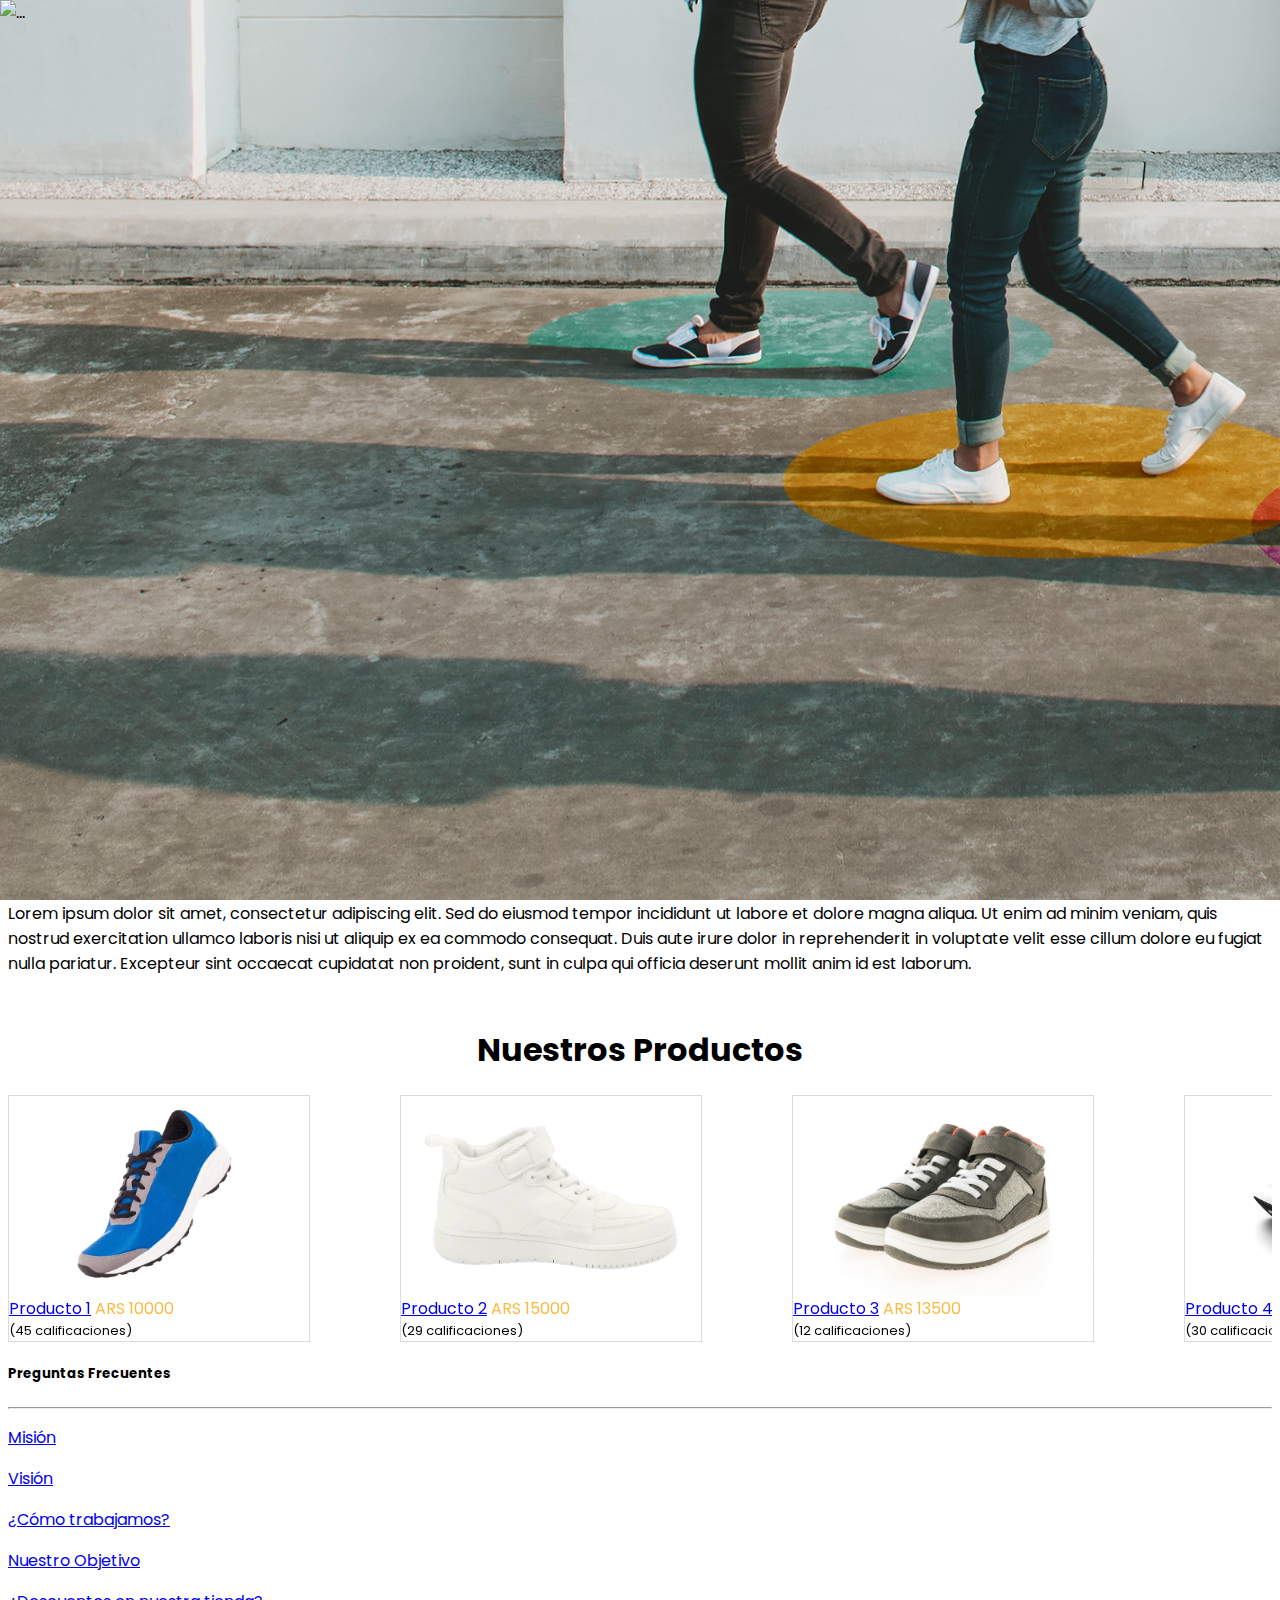
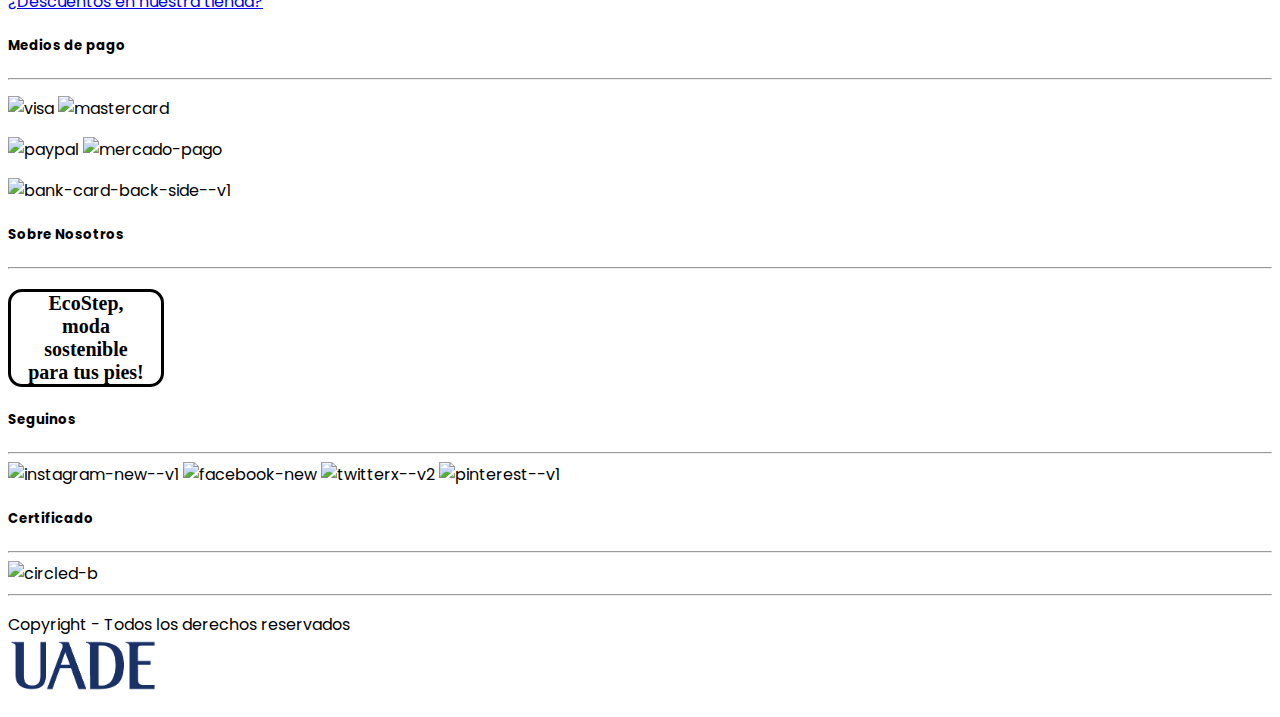
==== commit 5e59444f: "Solución responsive carrito" ====
--- a/index.html
+++ b/index.html
@@ -104,7 +104,7 @@
       <div class = "col product-item mx-auto">  
         <!-- PRODUCTO 1-->
           <div class = "product-img">
-              <img src = "img/Producto_1.png" alt = "" class = "img-fluid d-block mx-auto">
+              <img src = "img/Producto_1.webp" alt = "" class = "img-fluid d-block mx-auto">
               <div class = "row btns w-100 mx-auto text-center">
                   <button type = "button" class = "col-6 py-2">
                     <a href="carrito.html"><i class = "fa fa-cart-plus"></i> Añadir al carrito</a>
@@ -141,7 +141,7 @@
       <!-- PRODUCTO 2-->
       <div class = "col product-item mx-auto">
           <div class = "product-img">
-              <img src = "img/Producto_2.png" alt = "" class = "img-fluid d-block mx-auto">
+              <img src = "img/Producto_2.webp" alt = "" class = "img-fluid d-block mx-auto">
               <div class = "row btns w-100 mx-auto text-center">
                   <button type = "button" class = "col-6 py-2">
                     <a href="carrito.html"><i class = "fa fa-cart-plus"></i> Añadir al carrito</a>
@@ -179,7 +179,7 @@
       <!-- PRODUCTO 3-->
       <div class = "col product-item mx-auto">
           <div class = "product-img">
-              <img src = "img/Producto_3.jpg" alt = "" class = "img-fluid d-block mx-auto">
+              <img src = "img/Producto_3.webp" alt = "" class = "img-fluid d-block mx-auto">
               <div class = "row btns w-100 mx-auto text-center">
                   <button type = "button" class = "col-6 py-2">
                     <a href="carrito.html"><i class = "fa fa-cart-plus"></i> Añadir al carrito</a>
@@ -217,7 +217,7 @@
       <!-- PRODUCTO 4-->
       <div class = "col product-item mx-auto">
           <div class = "product-img">
-              <img src = "img/Producto_4.jpg" alt = "" class = "img-fluid d-block mx-auto">
+              <img src = "img/Producto_4.webp" alt = "" class = "img-fluid d-block mx-auto">
               <div class = "row btns w-100 mx-auto text-center">
                   <button type = "button" class = "col-6 py-2">
                     <a href="carrito.html"><i class = "fa fa-cart-plus"></i> Añadir al carrito</a>
@@ -255,7 +255,7 @@
       <!-- PRODUCTO 5-->
       <div class = "col product-item mx-auto">
           <div class = "product-img">
-              <img src = "img/Producto_5.jpg" alt = "" class = "img-fluid d-block mx-auto">
+              <img src = "img/Producto_5.webp" alt = "" class = "img-fluid d-block mx-auto">
               <div class = "row btns w-100 mx-auto text-center">
                   <button type = "button" class = "col-6 py-2">
                       <a href="carrito.html"><i class = "fa fa-cart-plus"></i> Añadir al carrito</a>
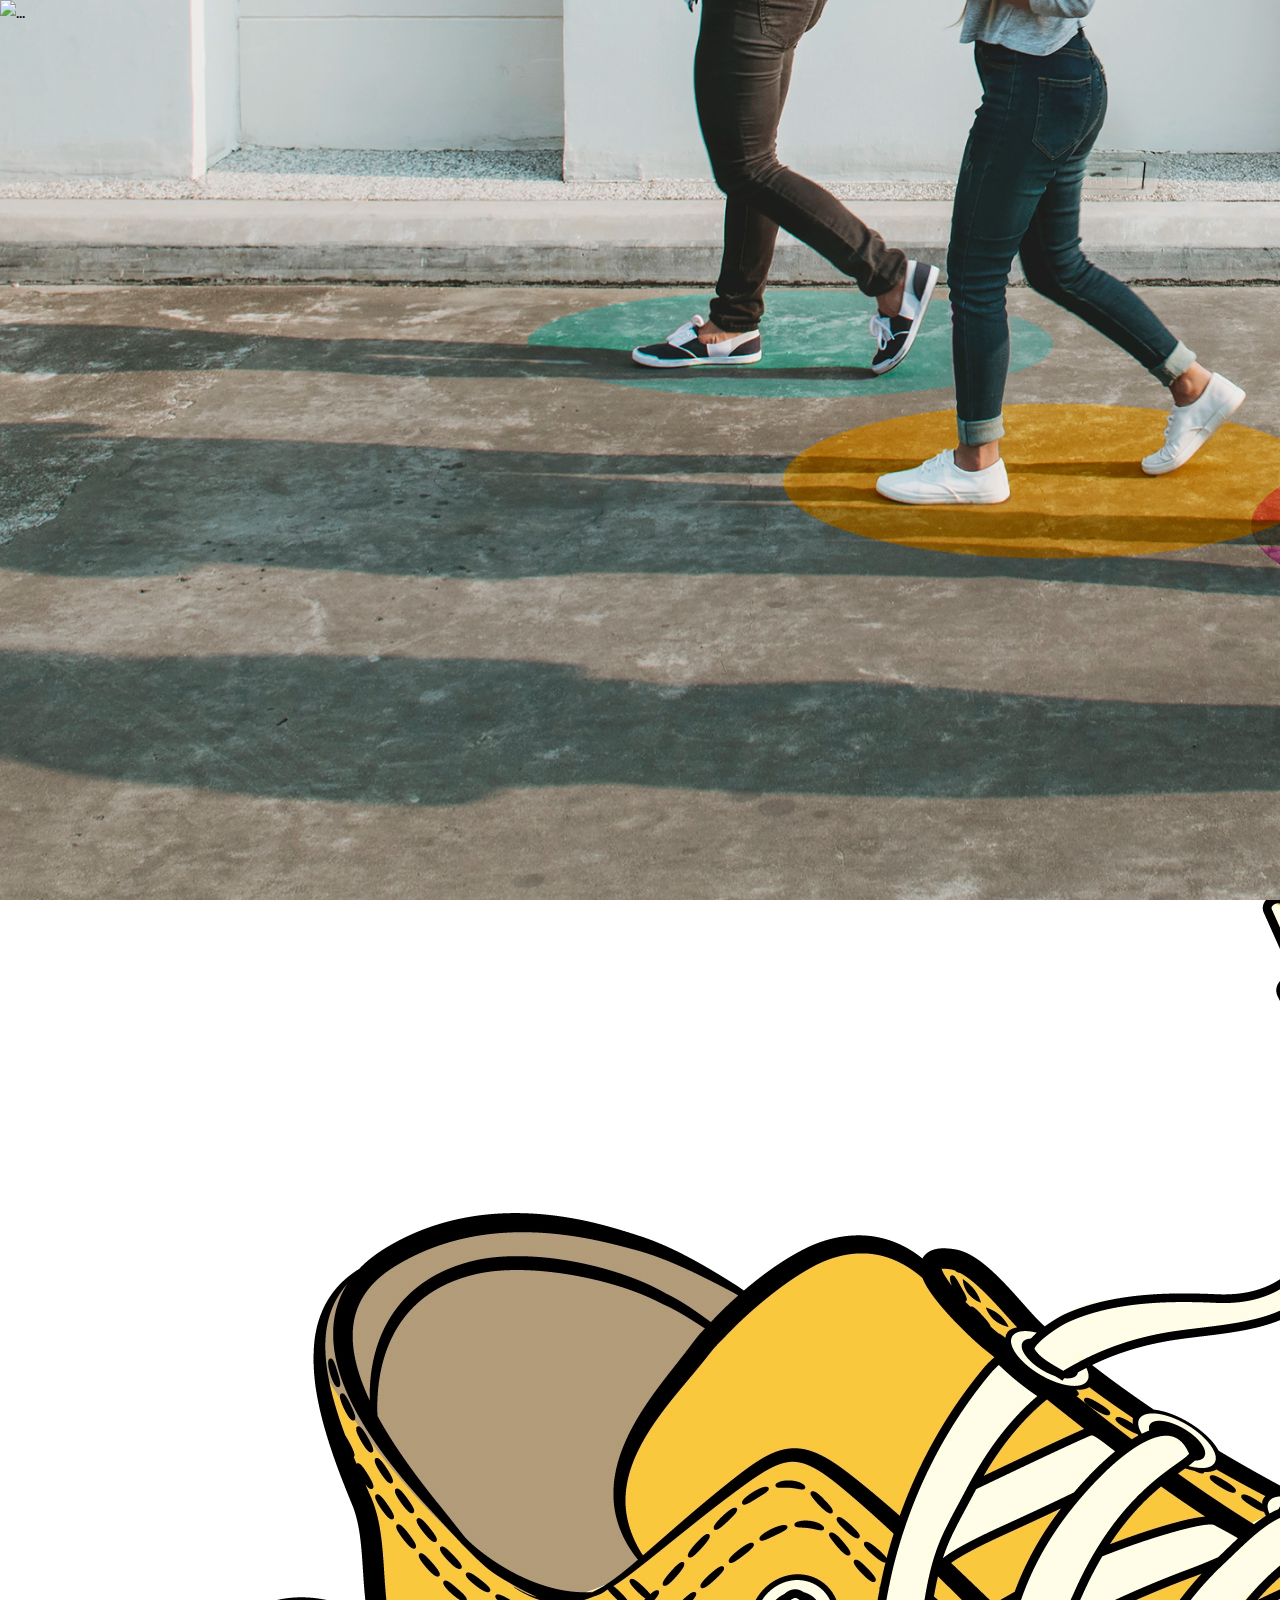
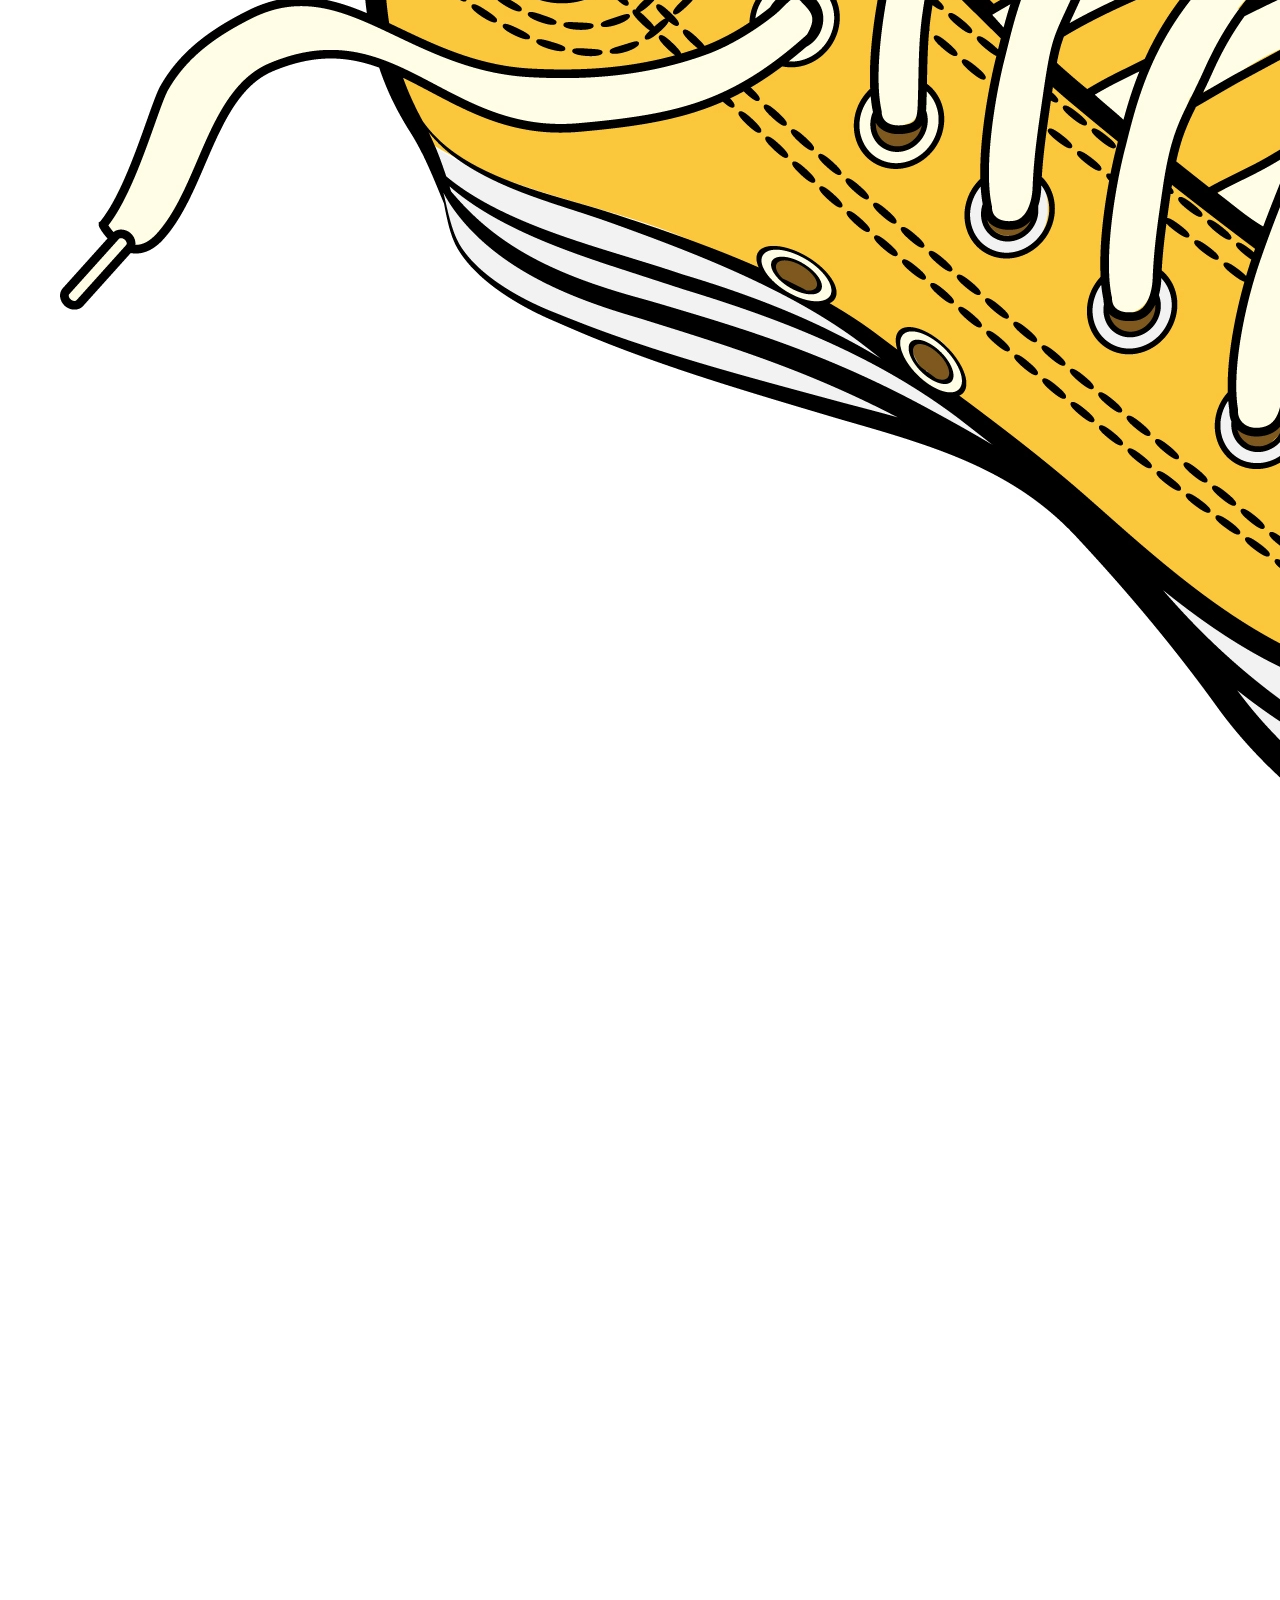
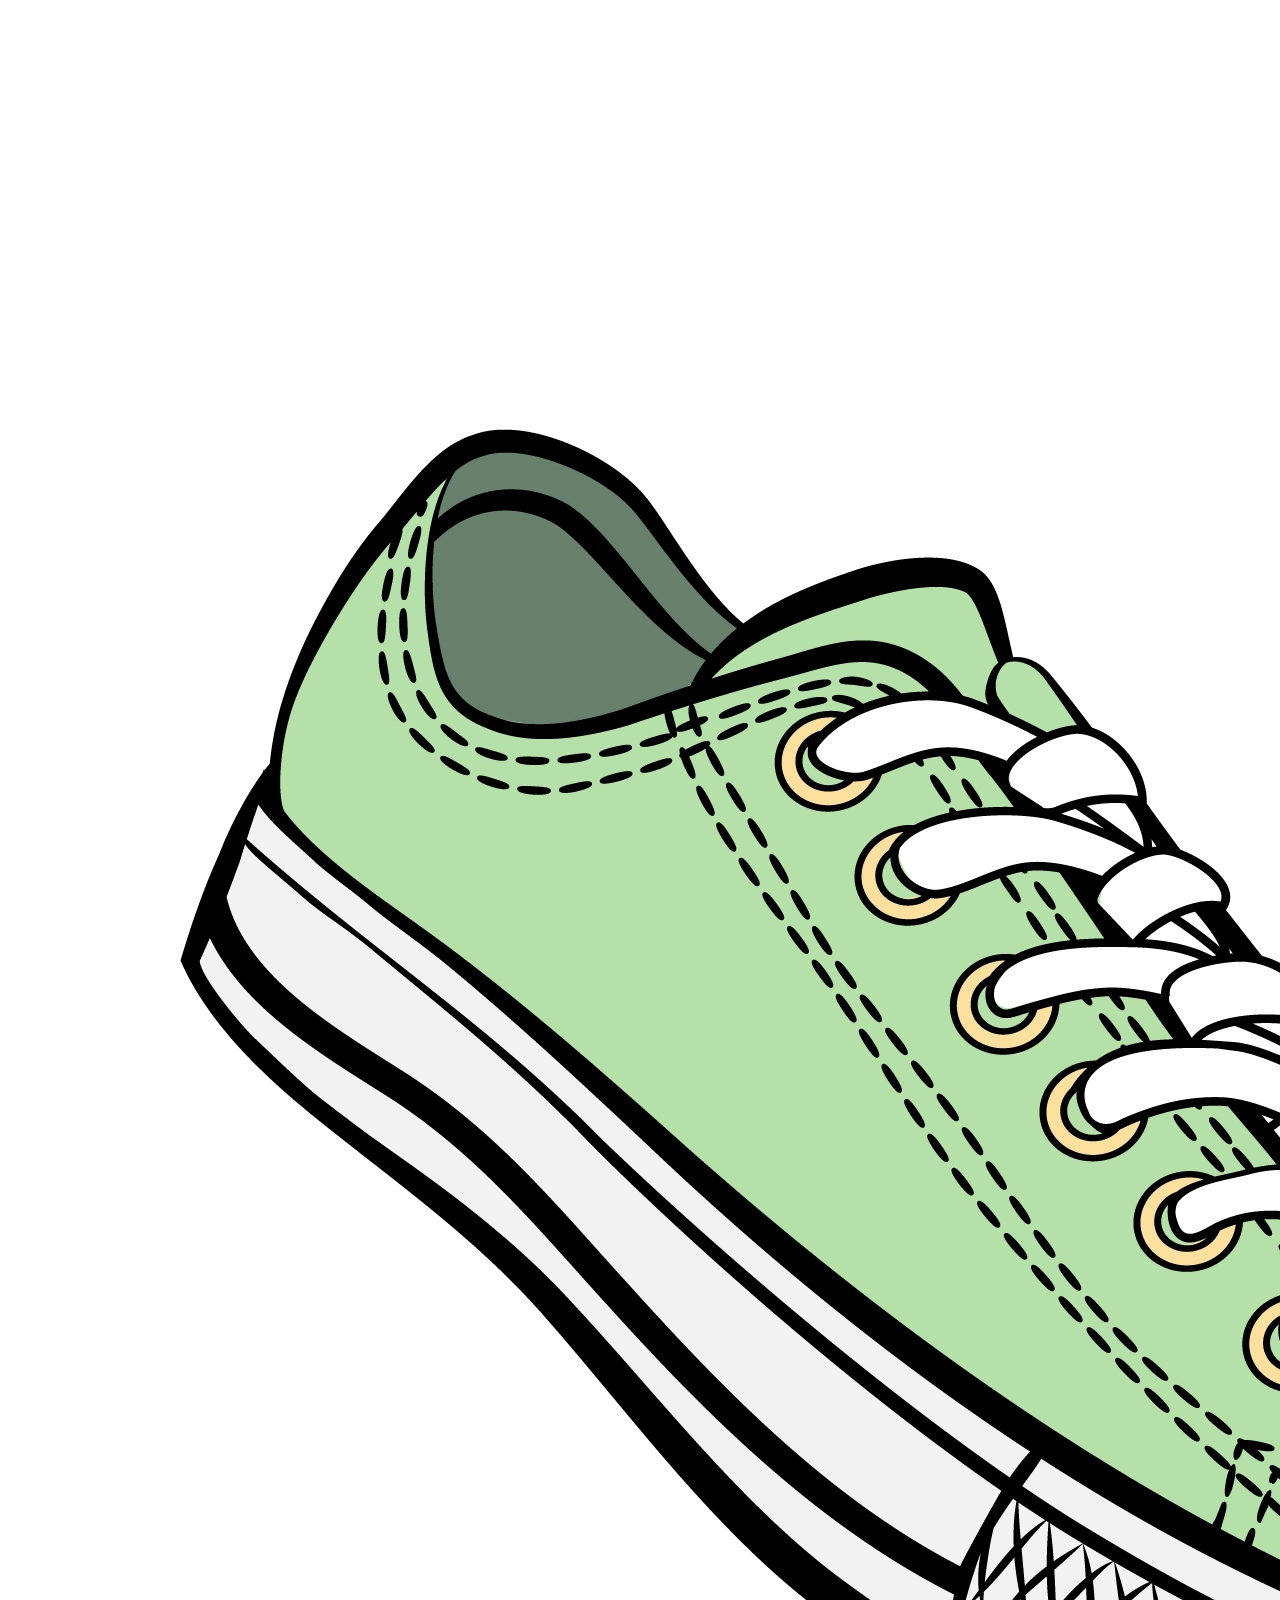
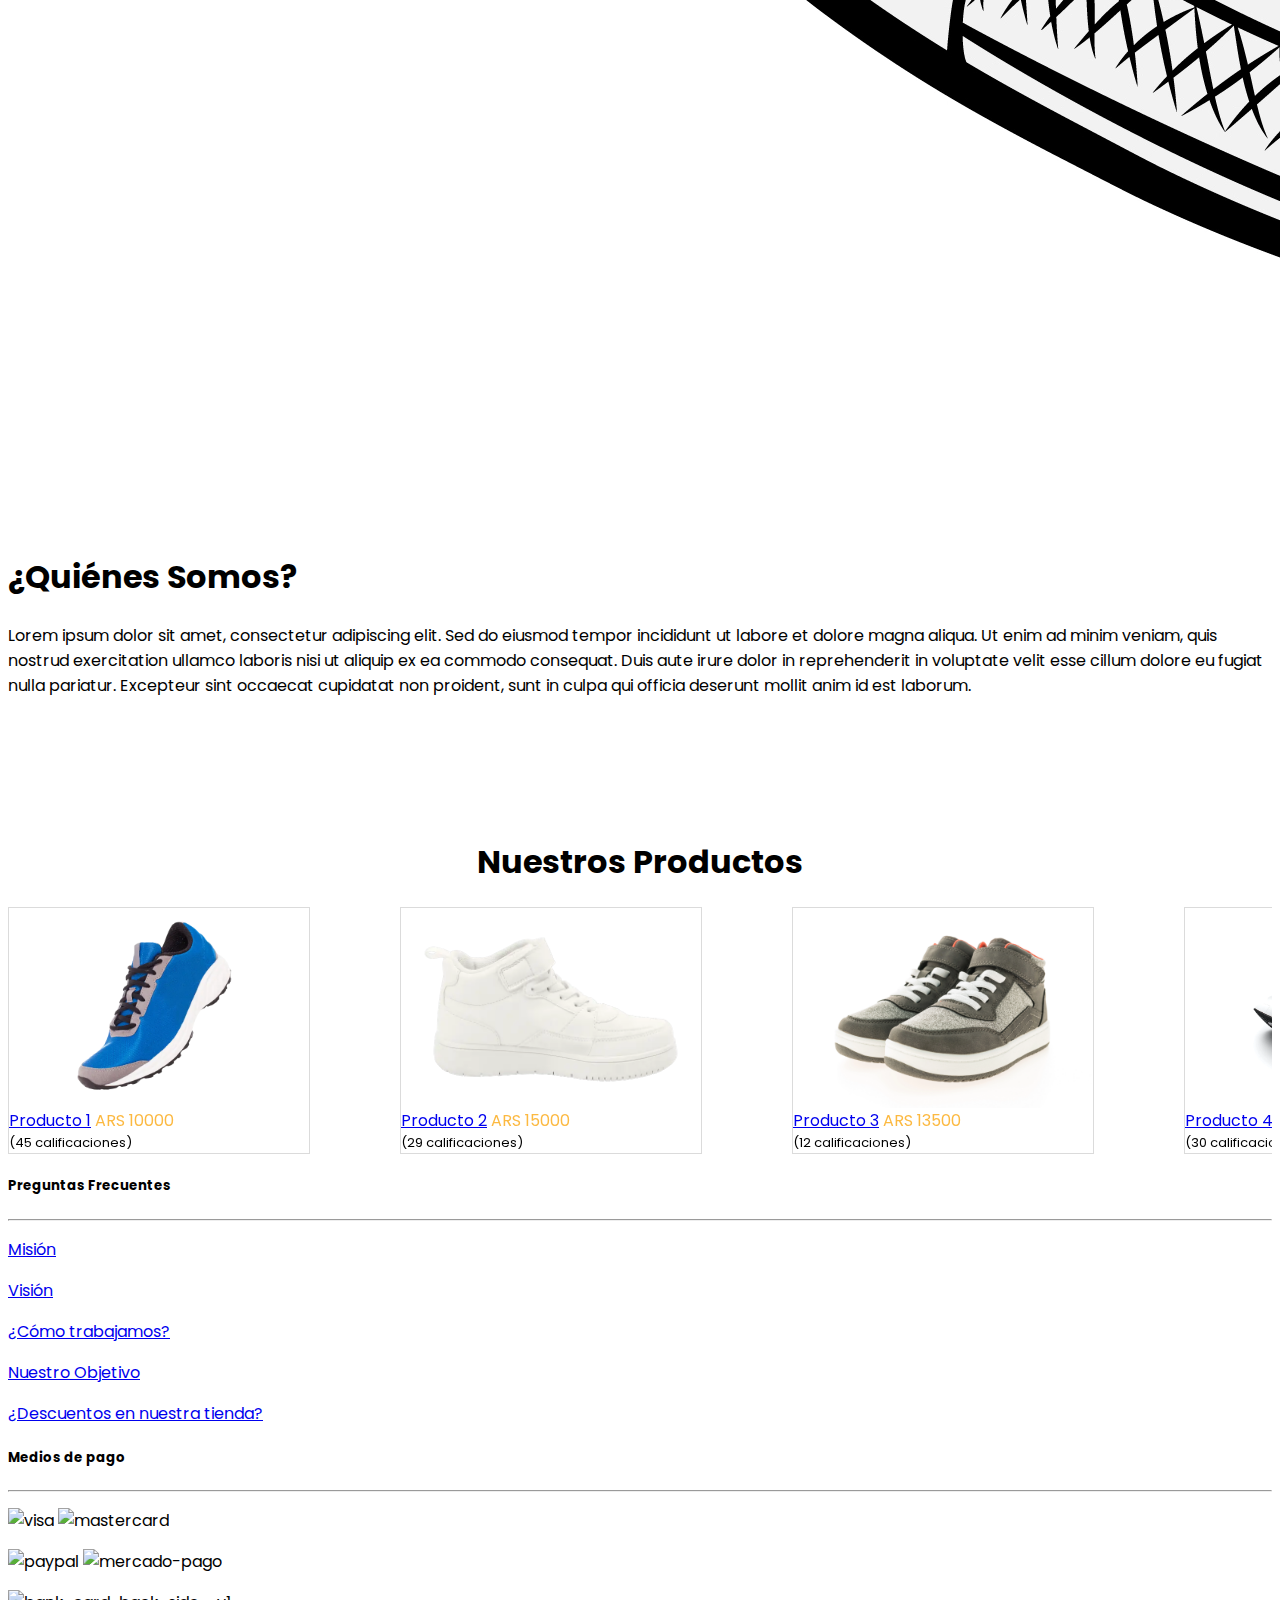
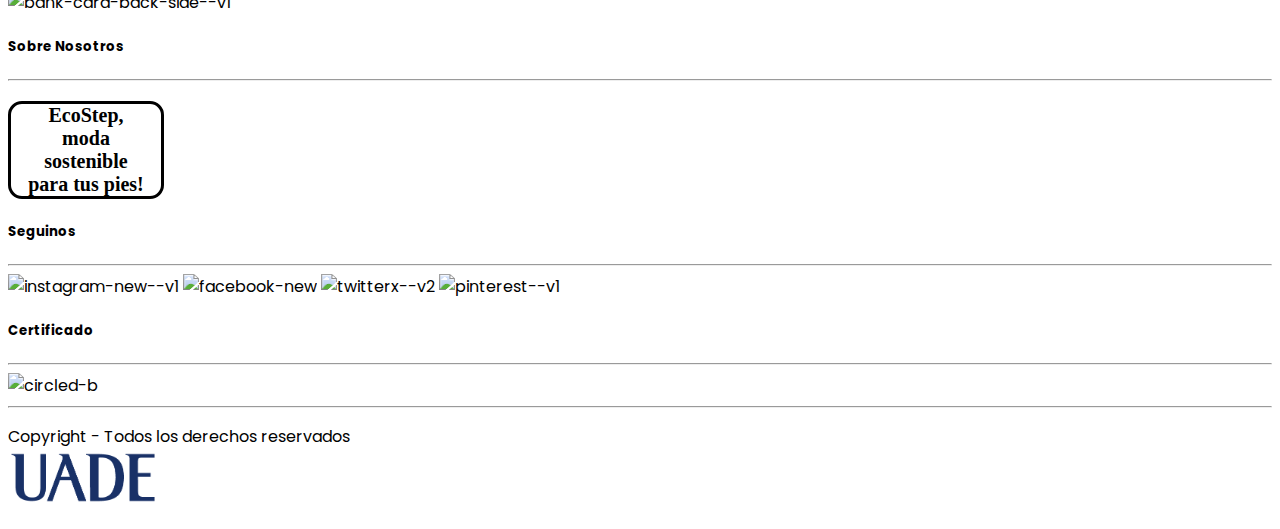
==== commit ea6ada69: "Página final" ====
--- a/index.html
+++ b/index.html
@@ -82,7 +82,7 @@
 <div class="container" id="nosotros">
     <div class="row">
         <div class="col-md-6">
-            <img src="https://placehold.co/600x400/png" class="img-fluid" alt="Image">
+            <img src="img/quienesSomos.webp" class="img-fluid" alt="Image">
         </div>
         <div class="col-md-6">
             <h1>¿Quiénes Somos?</h1>
--- a/css/estilo.css
+++ b/css/estilo.css
@@ -36,8 +36,11 @@
     margin-top: 5mm;
 }
 #nosotros{
-    padding-top: 50px;
+    padding-top: 90px;
     margin-bottom: 50px;
+}
+#productos{
+    padding-top: 90px;
 }
 .eslogan{
     border-radius: 14px;
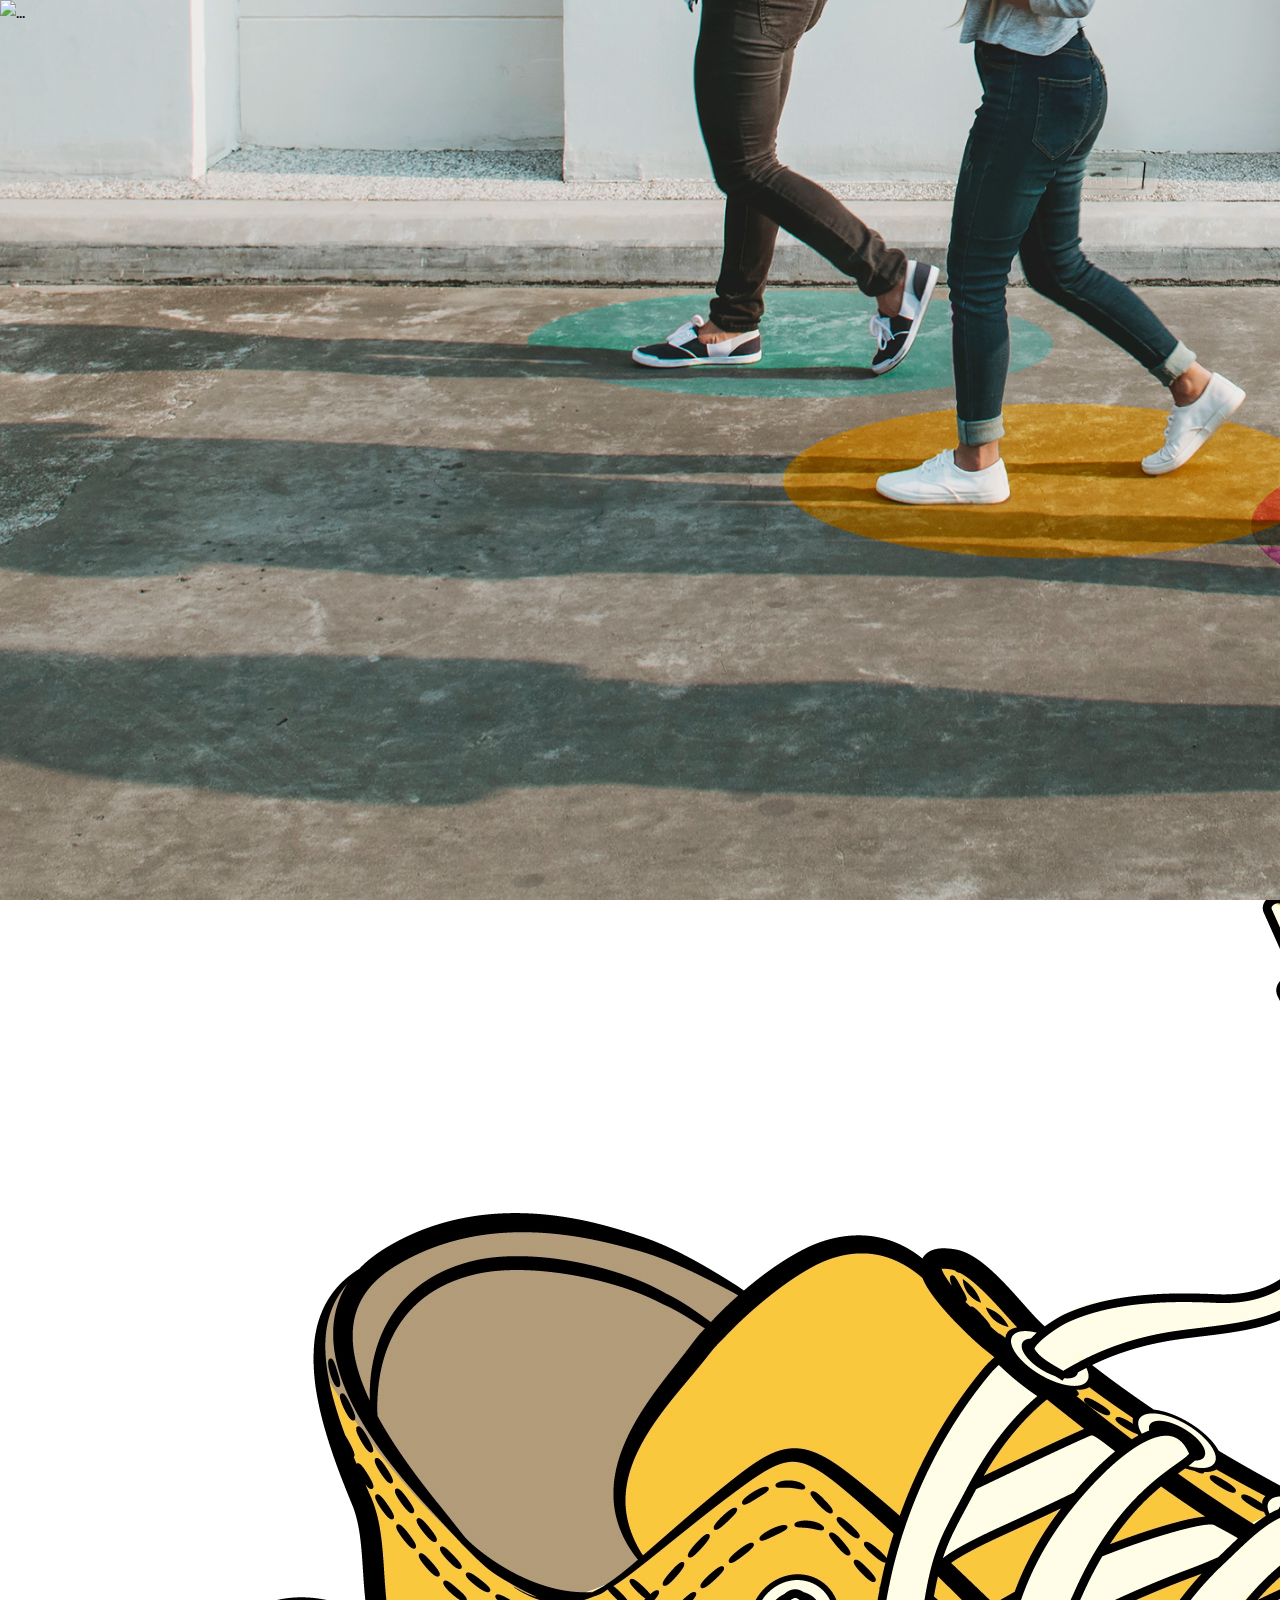
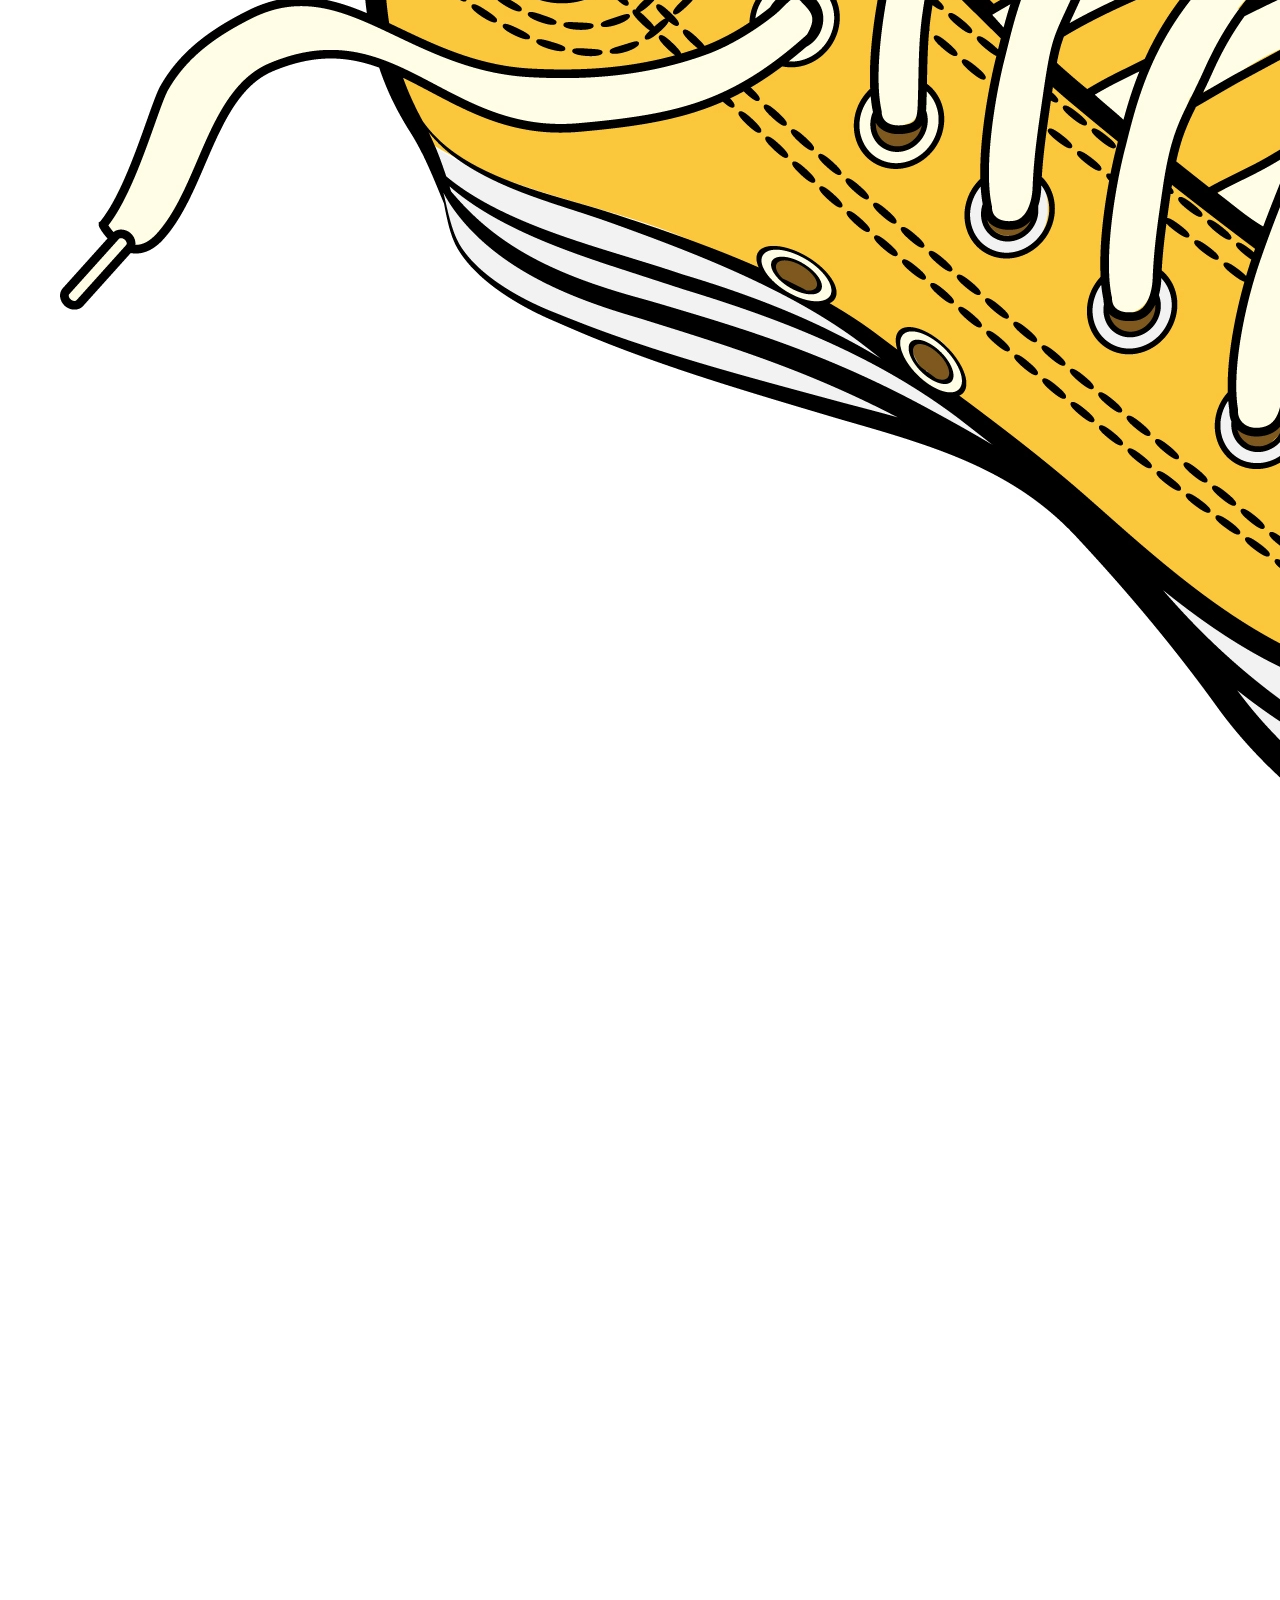
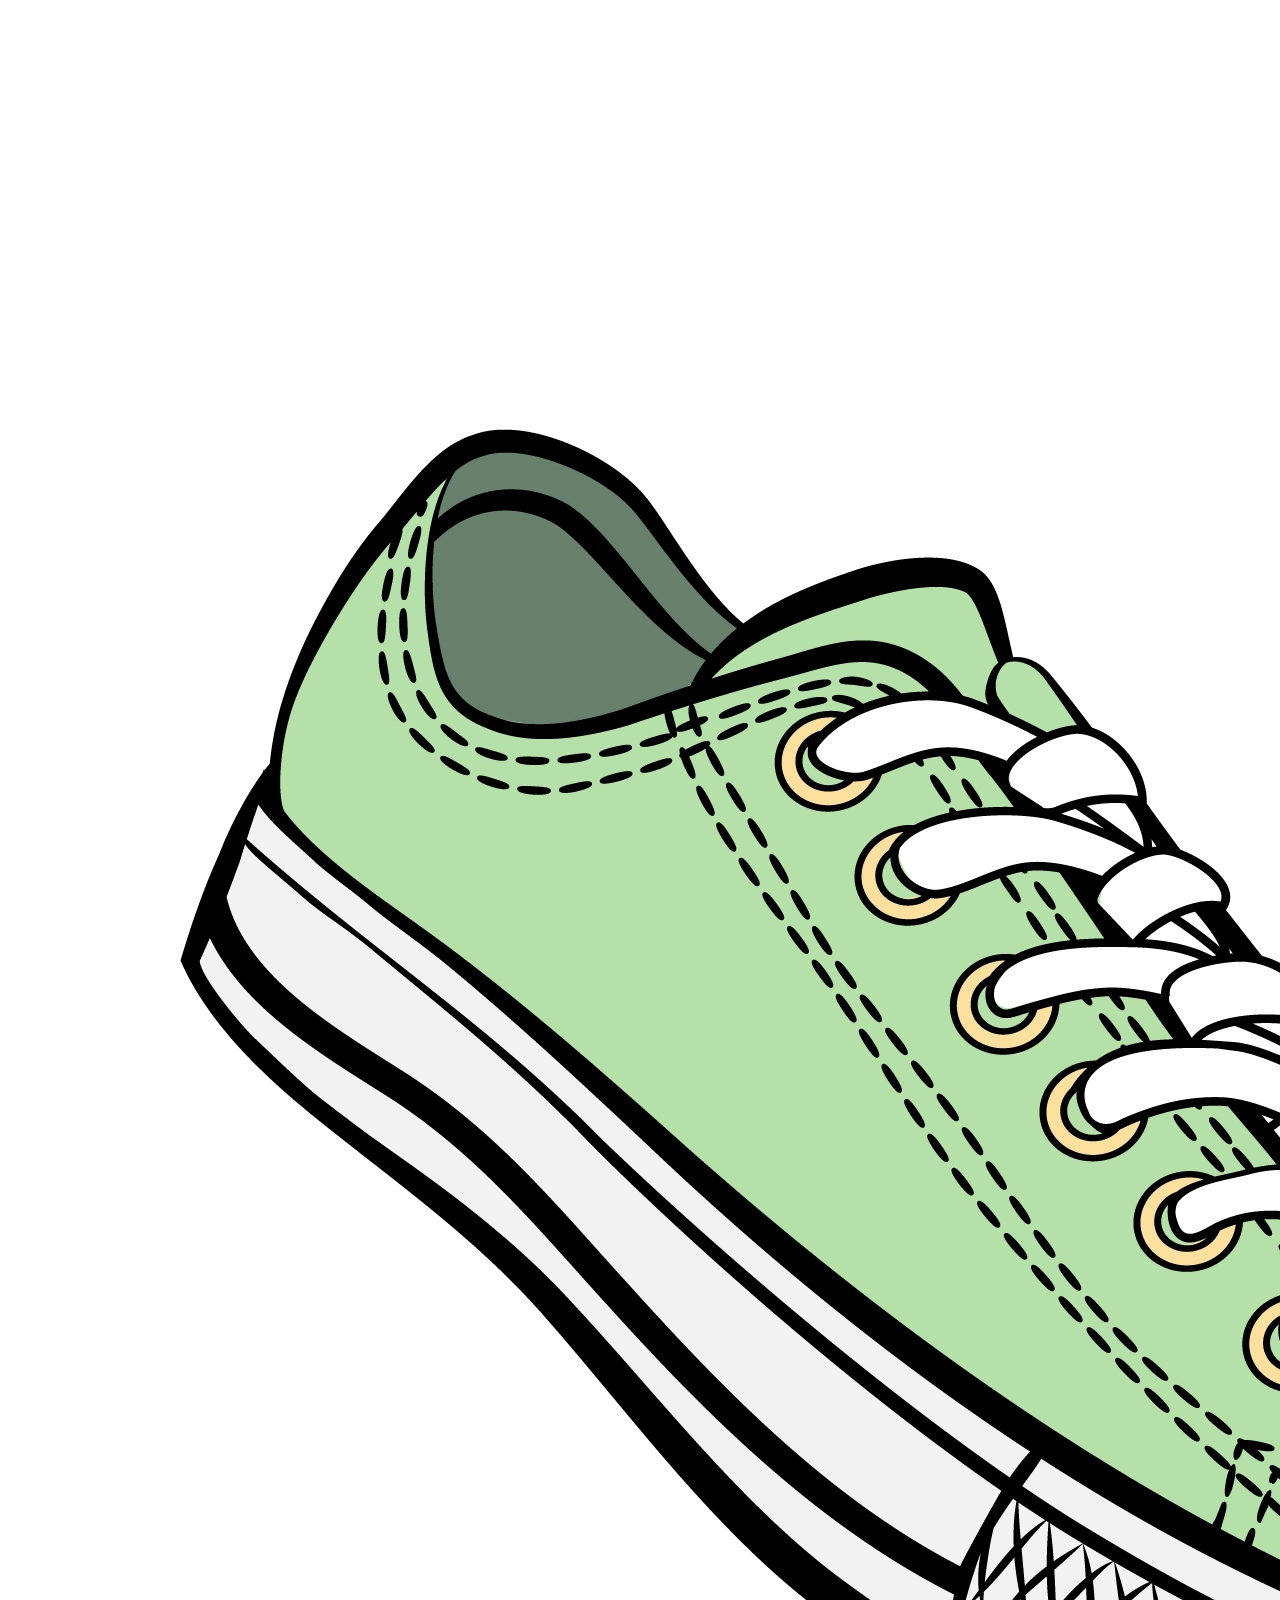
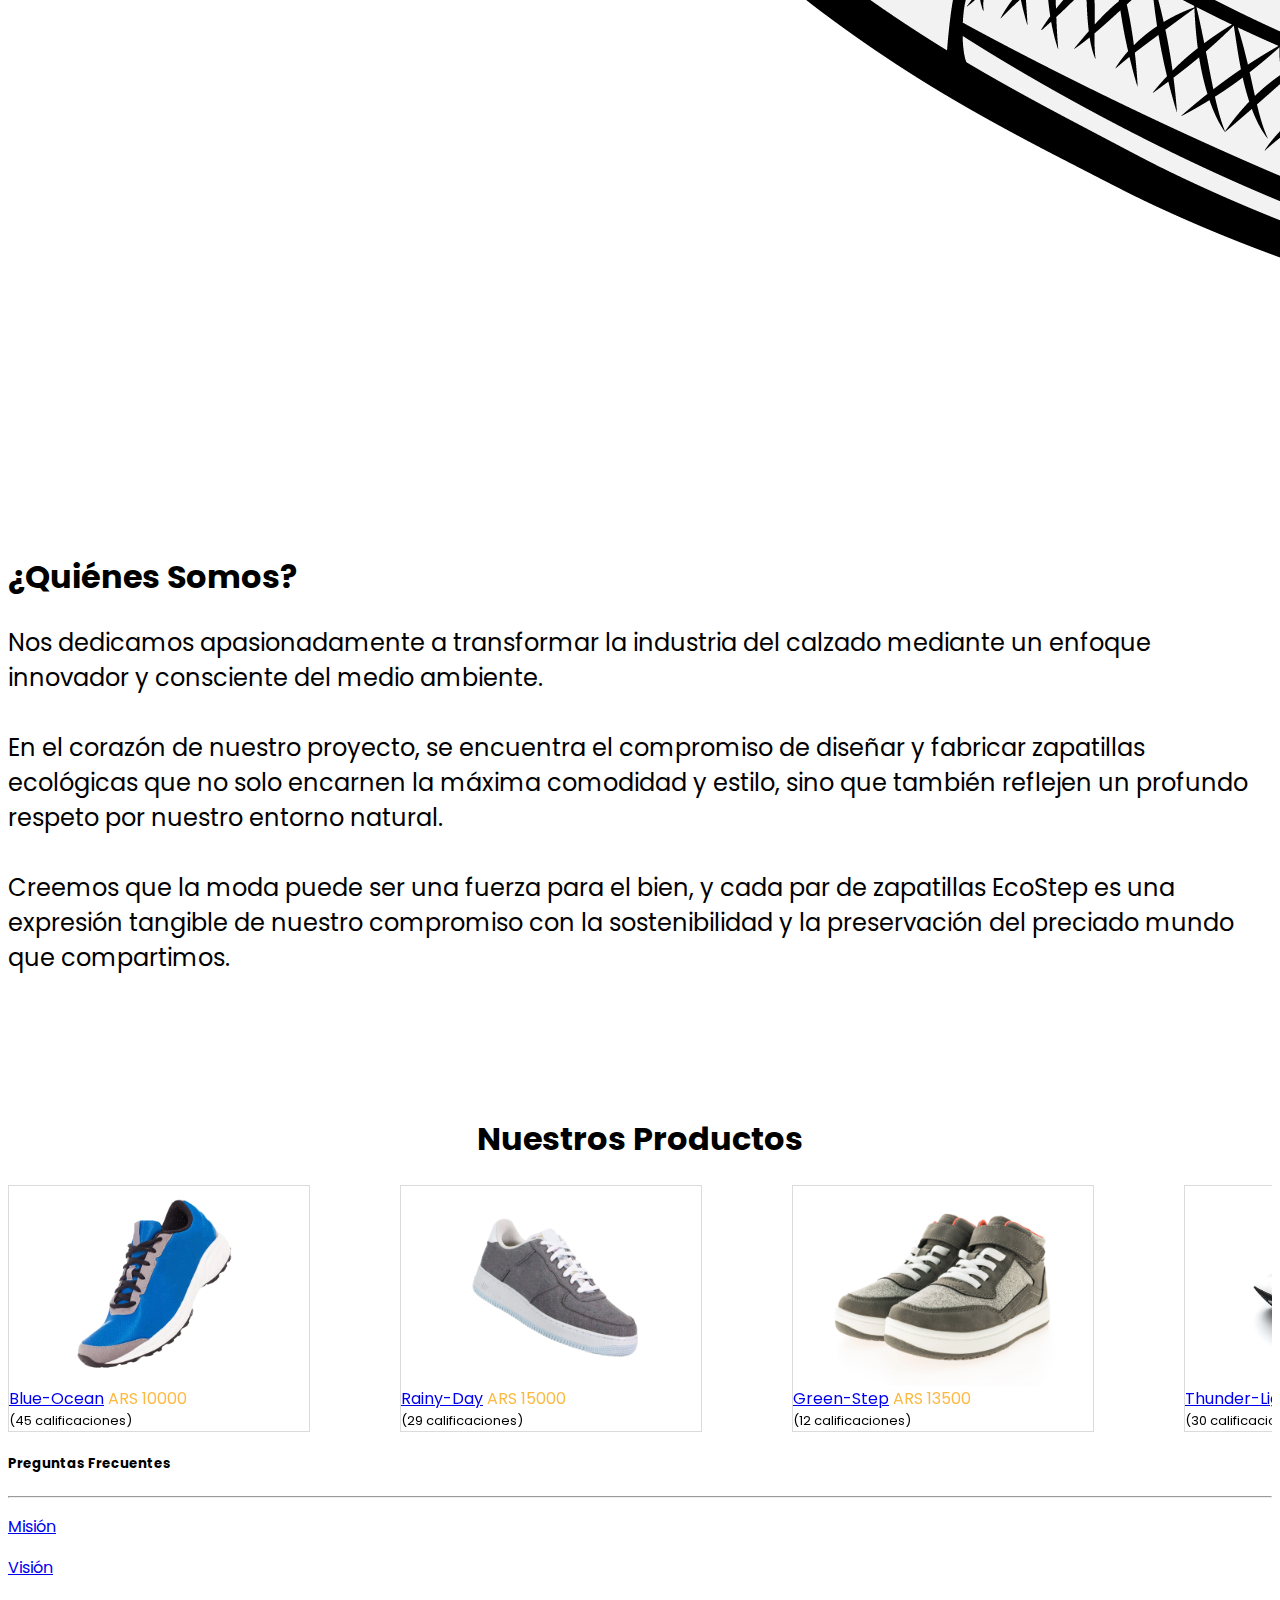
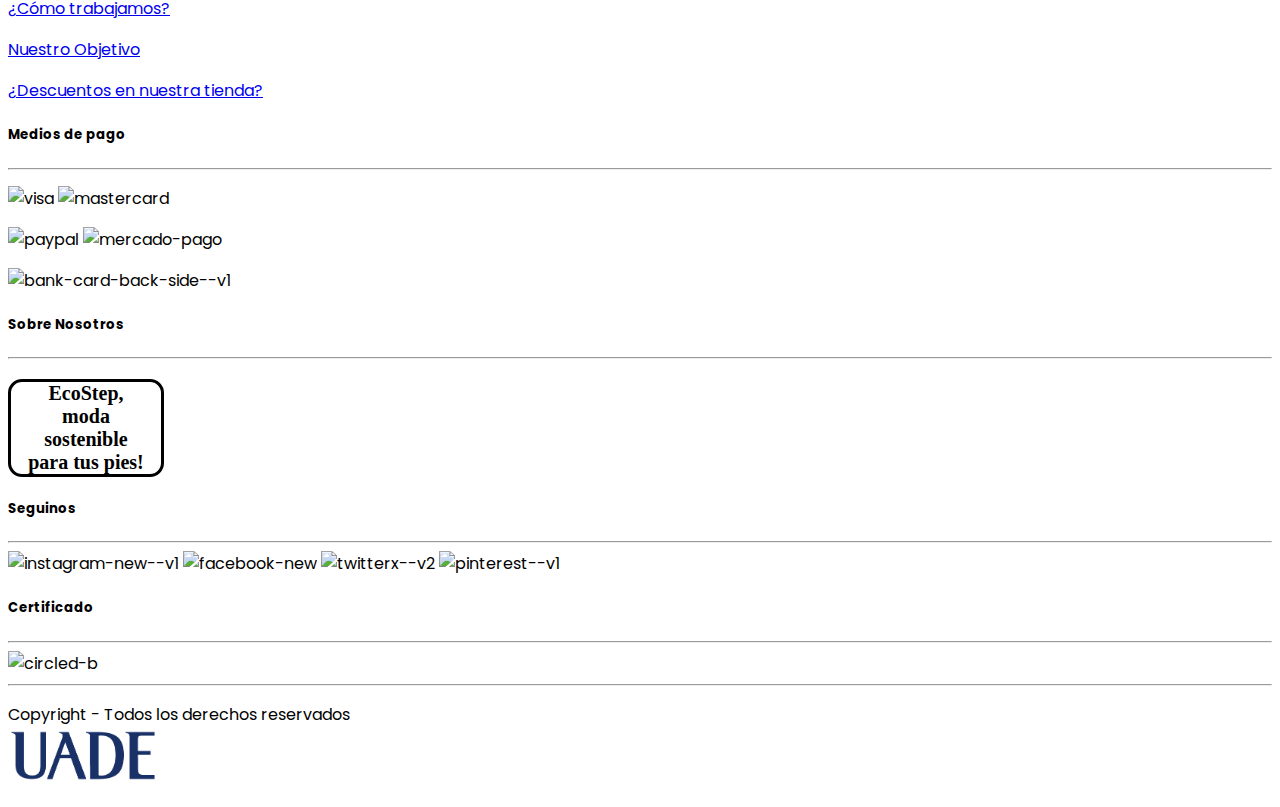
==== commit 9c93d124: "solución bugs y problemas de diseño" ====
--- a/index.html
+++ b/index.html
@@ -86,12 +86,12 @@
         </div>
         <div class="col-md-6">
             <h1>¿Quiénes Somos?</h1>
-            <p>
-              Lorem ipsum dolor sit amet, consectetur adipiscing elit. 
-              Sed do eiusmod tempor incididunt ut labore et dolore magna aliqua. 
-              Ut enim ad minim veniam, quis nostrud exercitation ullamco laboris nisi ut aliquip ex ea commodo consequat. 
-              Duis aute irure dolor in reprehenderit in voluptate velit esse cillum dolore eu fugiat nulla pariatur. 
-              Excepteur sint occaecat cupidatat non proident, sunt in culpa qui officia deserunt mollit anim id est laborum.
+            <p style="font-size: x-large;">
+              Nos dedicamos apasionadamente a transformar la industria del calzado mediante un enfoque innovador y consciente del medio ambiente.<br><br>
+              En el corazón de nuestro proyecto, se encuentra el compromiso de diseñar y fabricar zapatillas ecológicas que no solo encarnen la máxima comodidad 
+              y estilo, sino que también reflejen un profundo respeto por nuestro entorno natural.<br><br>
+              Creemos que la moda puede ser una fuerza para el bien, y cada par de zapatillas EcoStep es una expresión tangible de nuestro compromiso 
+              con la sostenibilidad y la preservación del preciado mundo que compartimos.
             </p>
         </div>
     </div>
@@ -105,18 +105,15 @@
         <!-- PRODUCTO 1-->
           <div class = "product-img">
               <img src = "img/Producto_1.webp" alt = "" class = "img-fluid d-block mx-auto">
-              <div class = "row btns w-100 mx-auto text-center">
-                  <button type = "button" class = "col-6 py-2">
+              <div class = "row btn w-100 mx-auto text-center">
+                  <button type = "button" class = "col-12 py-2">
                     <a href="carrito.html"><i class = "fa fa-cart-plus"></i> Añadir al carrito</a>
                   </button>
-                  <button type = "button" class = "col-6 py-2">
-                      <i class = "fa fa-binoculars"></i> Visualizar
-                  </button>
               </div>
           </div>
 
           <div class = "product-info p-3">
-              <a href = "carrito.html" class = "d-block text-dark text-decoration-none py-2 product-name">Producto 1</a>
+              <a href = "carrito.html" class = "d-block text-dark text-decoration-none py-2 product-name">Blue-Ocean</a>
               <span class = "product-price">ARS 10000</span>
               <div class = "rating d-flex mt-1">
                   <span>
@@ -141,19 +138,17 @@
       <!-- PRODUCTO 2-->
       <div class = "col product-item mx-auto">
           <div class = "product-img">
-              <img src = "img/Producto_2.webp" alt = "" class = "img-fluid d-block mx-auto">
-              <div class = "row btns w-100 mx-auto text-center">
-                  <button type = "button" class = "col-6 py-2">
+              <img src = "img/Producto_2.png" alt = "" class = "img-fluid d-block mx-auto">
+              <div class = "row btn w-100 mx-auto text-center">
+                  <button type = "button" class = "col-12 py-2">
                     <a href="carrito.html"><i class = "fa fa-cart-plus"></i> Añadir al carrito</a>
                   </button>
-                  <button type = "button" class = "col-6 py-2">
-                      <i class = "fa fa-binoculars"></i> Visualizar
-                  </button>
+                  
               </div>
           </div>
 
           <div class = "product-info p-3">
-              <a href = "#" class = "d-block text-dark text-decoration-none py-2 product-name">Producto 2</a>
+              <a href = "#" class = "d-block text-dark text-decoration-none py-2 product-name">Rainy-Day</a>
               <span class = "product-price">ARS 15000</span>
               <div class = "rating d-flex mt-1">
                   <span>
@@ -180,18 +175,16 @@
       <div class = "col product-item mx-auto">
           <div class = "product-img">
               <img src = "img/Producto_3.webp" alt = "" class = "img-fluid d-block mx-auto">
-              <div class = "row btns w-100 mx-auto text-center">
-                  <button type = "button" class = "col-6 py-2">
+              <div class = "row btn w-100 mx-auto text-center">
+                  <button type = "button" class = "col-12 py-2">
                     <a href="carrito.html"><i class = "fa fa-cart-plus"></i> Añadir al carrito</a>
                   </button>
-                  <button type = "button" class = "col-6 py-2">
-                      <i class = "fa fa-binoculars"></i> Visualizar
-                  </button>
+                  
               </div>
           </div>
 
           <div class = "product-info p-3">    
-              <a href = "#" class = "d-block text-dark text-decoration-none py-2 product-name">Producto 3</a>
+              <a href = "#" class = "d-block text-dark text-decoration-none py-2 product-name">Green-Step</a>
               <span class = "product-price">ARS 13500</span>
               <div class = "rating d-flex mt-1">
                   <span>
@@ -218,18 +211,16 @@
       <div class = "col product-item mx-auto">
           <div class = "product-img">
               <img src = "img/Producto_4.webp" alt = "" class = "img-fluid d-block mx-auto">
-              <div class = "row btns w-100 mx-auto text-center">
-                  <button type = "button" class = "col-6 py-2">
+              <div class = "row btn w-100 mx-auto text-center">
+                  <button type = "button" class = "col-12 py-2">
                     <a href="carrito.html"><i class = "fa fa-cart-plus"></i> Añadir al carrito</a>
                   </button>
-                  <button type = "button" class = "col-6 py-2">
-                      <i class = "fa fa-binoculars"></i> Visualizar
-                  </button>
+                  
               </div>
           </div>
 
           <div class = "product-info p-3">
-              <a href = "#" class = "d-block text-dark text-decoration-none py-2 product-name">Producto 4</a>
+              <a href = "#" class = "d-block text-dark text-decoration-none py-2 product-name">Thunder-Lightning</a>
               <span class = "product-price">ARS 15000</span>
               <div class = "rating d-flex mt-1">
                   <span>
@@ -256,18 +247,16 @@
       <div class = "col product-item mx-auto">
           <div class = "product-img">
               <img src = "img/Producto_5.webp" alt = "" class = "img-fluid d-block mx-auto">
-              <div class = "row btns w-100 mx-auto text-center">
-                  <button type = "button" class = "col-6 py-2">
+              <div class = "row btn w-100 mx-auto text-center">
+                  <button type = "button" class = "col-12 py-2">
                       <a href="carrito.html"><i class = "fa fa-cart-plus"></i> Añadir al carrito</a>
                   </button>
-                  <button type = "button" class = "col-6 py-2">
-                      <i class = "fa fa-binoculars"></i> Visualizar
-                  </button>
+                  
               </div>
           </div>
 
           <div class = "product-info p-3">
-              <a href = "carrito.html" class = "d-block text-dark text-decoration-none py-2 product-name">Producto 5</a>
+              <a href = "carrito.html" class = "d-block text-dark text-decoration-none py-2 product-name">Eco-Carbon</a>
               <span class = "product-price">ARS 14400</span>
               <div class = "rating d-flex mt-1">
                   <span>
--- a/css/productos.css
+++ b/css/productos.css
@@ -10,7 +10,7 @@
     position: relative;
     overflow: hidden;
 }
-.btns{
+.btn{
     position: absolute;
     left: 0;
     bottom: -100%;
@@ -22,16 +22,16 @@
     text-decoration: none;
     color: white;
 }
-.btns button{
+.btn button{
     border: none;
     background-color: rgb(39, 39, 39);
     color: #fff;
     transition: all 0.3s ease-in-out;
 }
-.btns button:hover{
+.btn button:hover{
     color: #fcb941;
 }
-.product-img:hover .btns{
+.product-img:hover .btn{
     bottom: 0;
 }
 .product-img > img{
@@ -60,7 +60,7 @@
 }
 
 @media screen and (max-width: 1000px){
-    .btns{
+    .btn{
         position:static;
     }
     }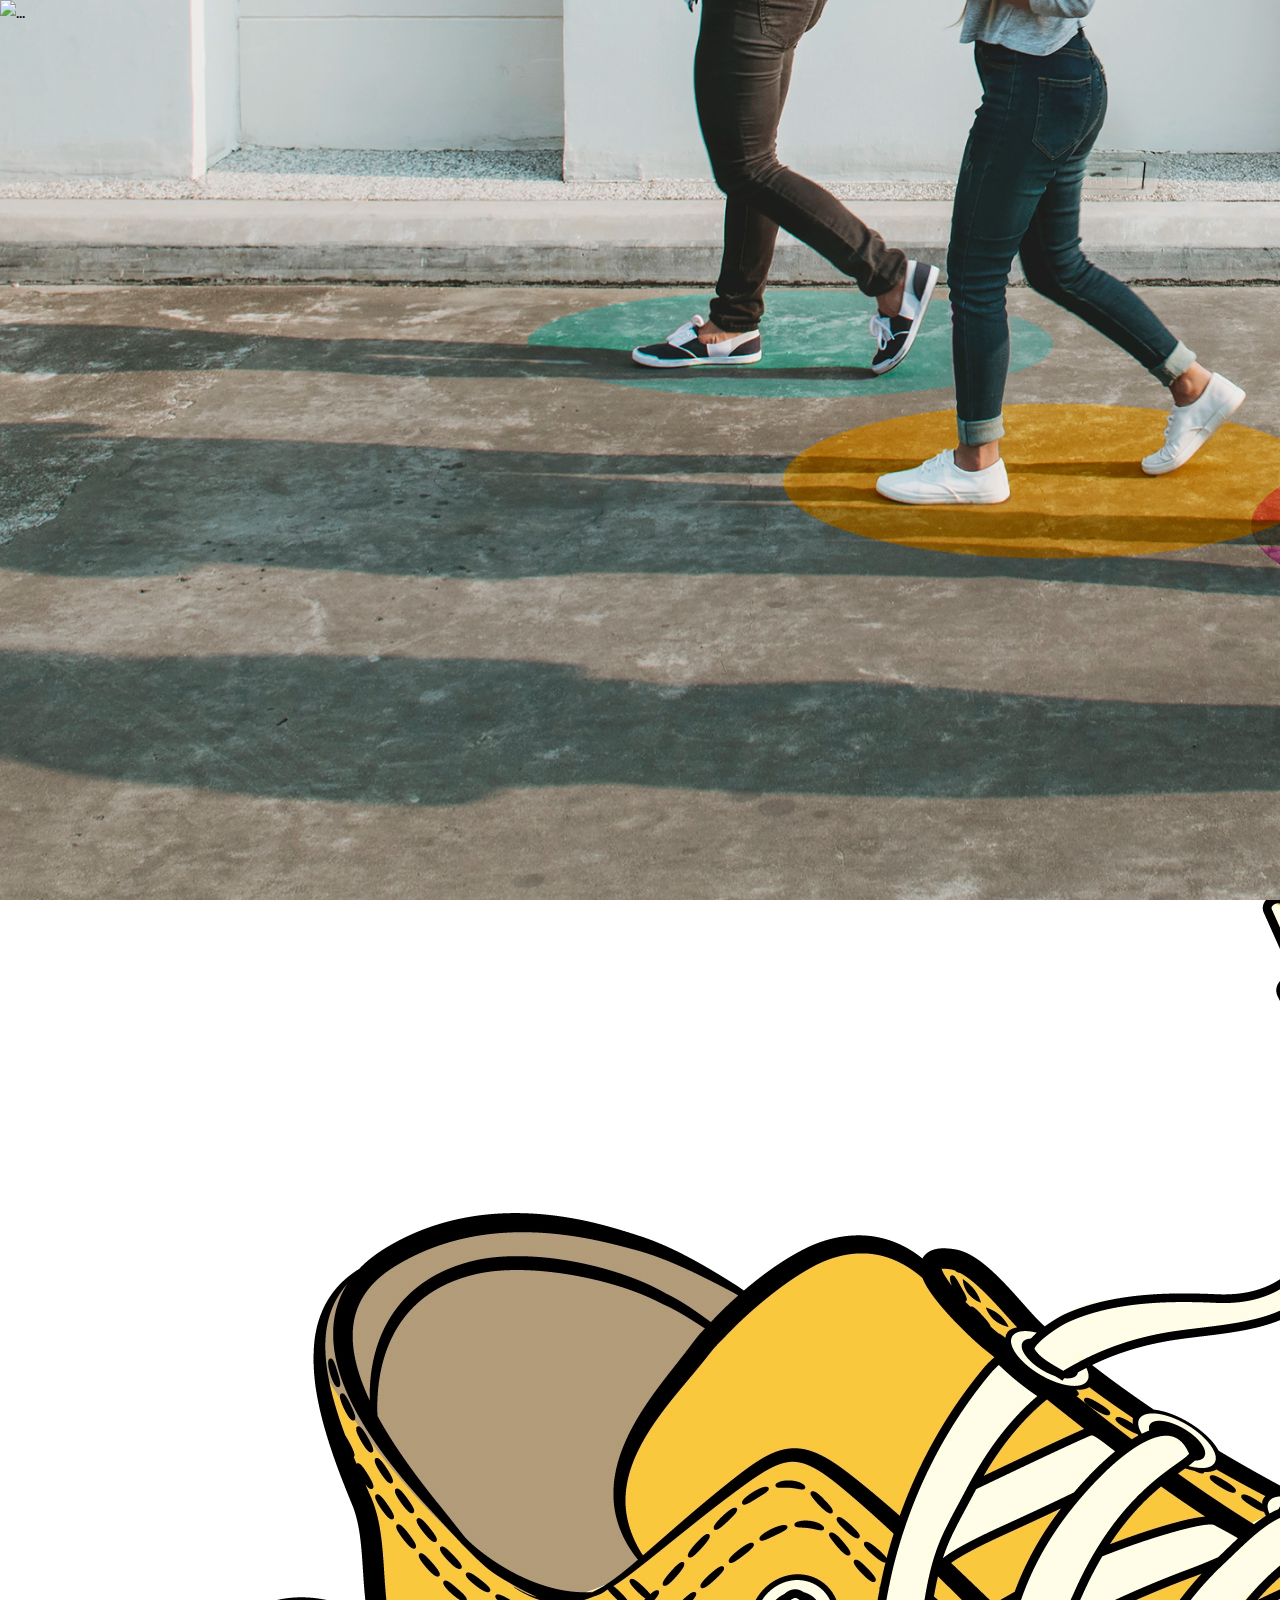
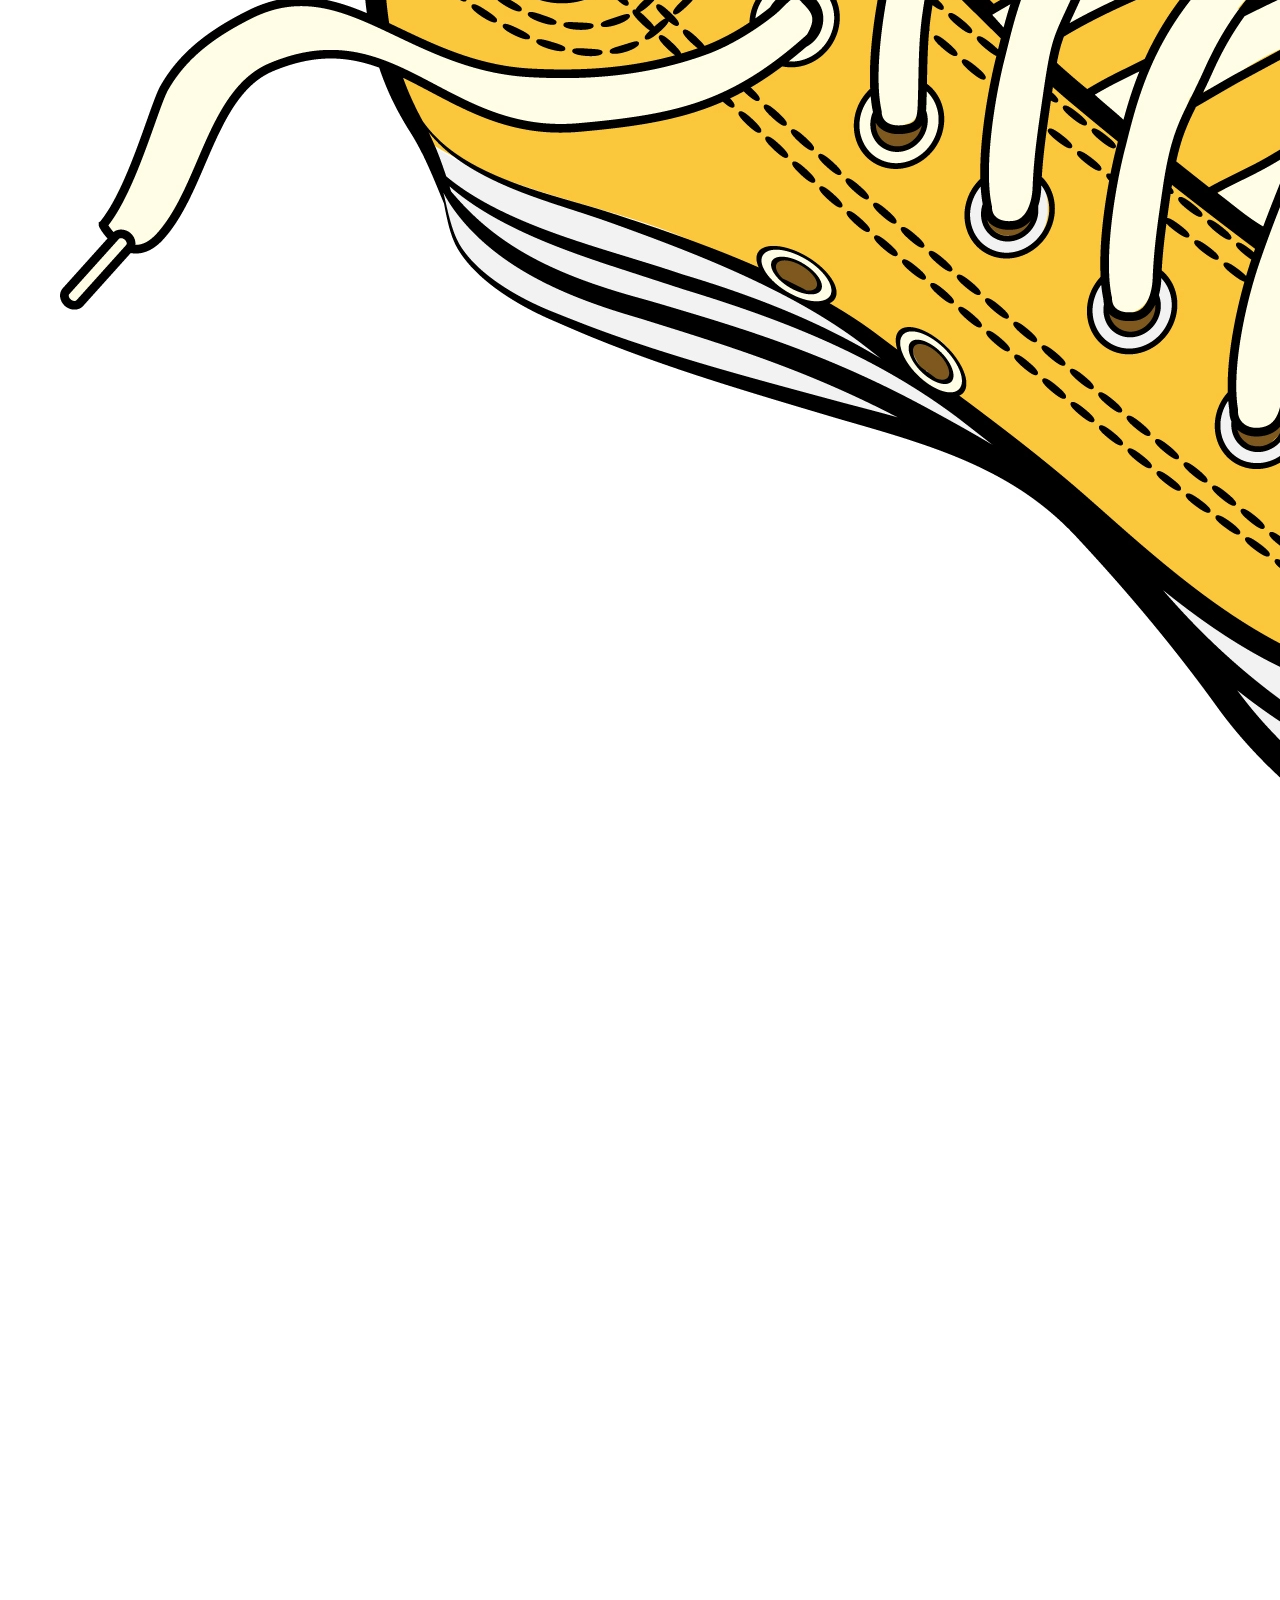
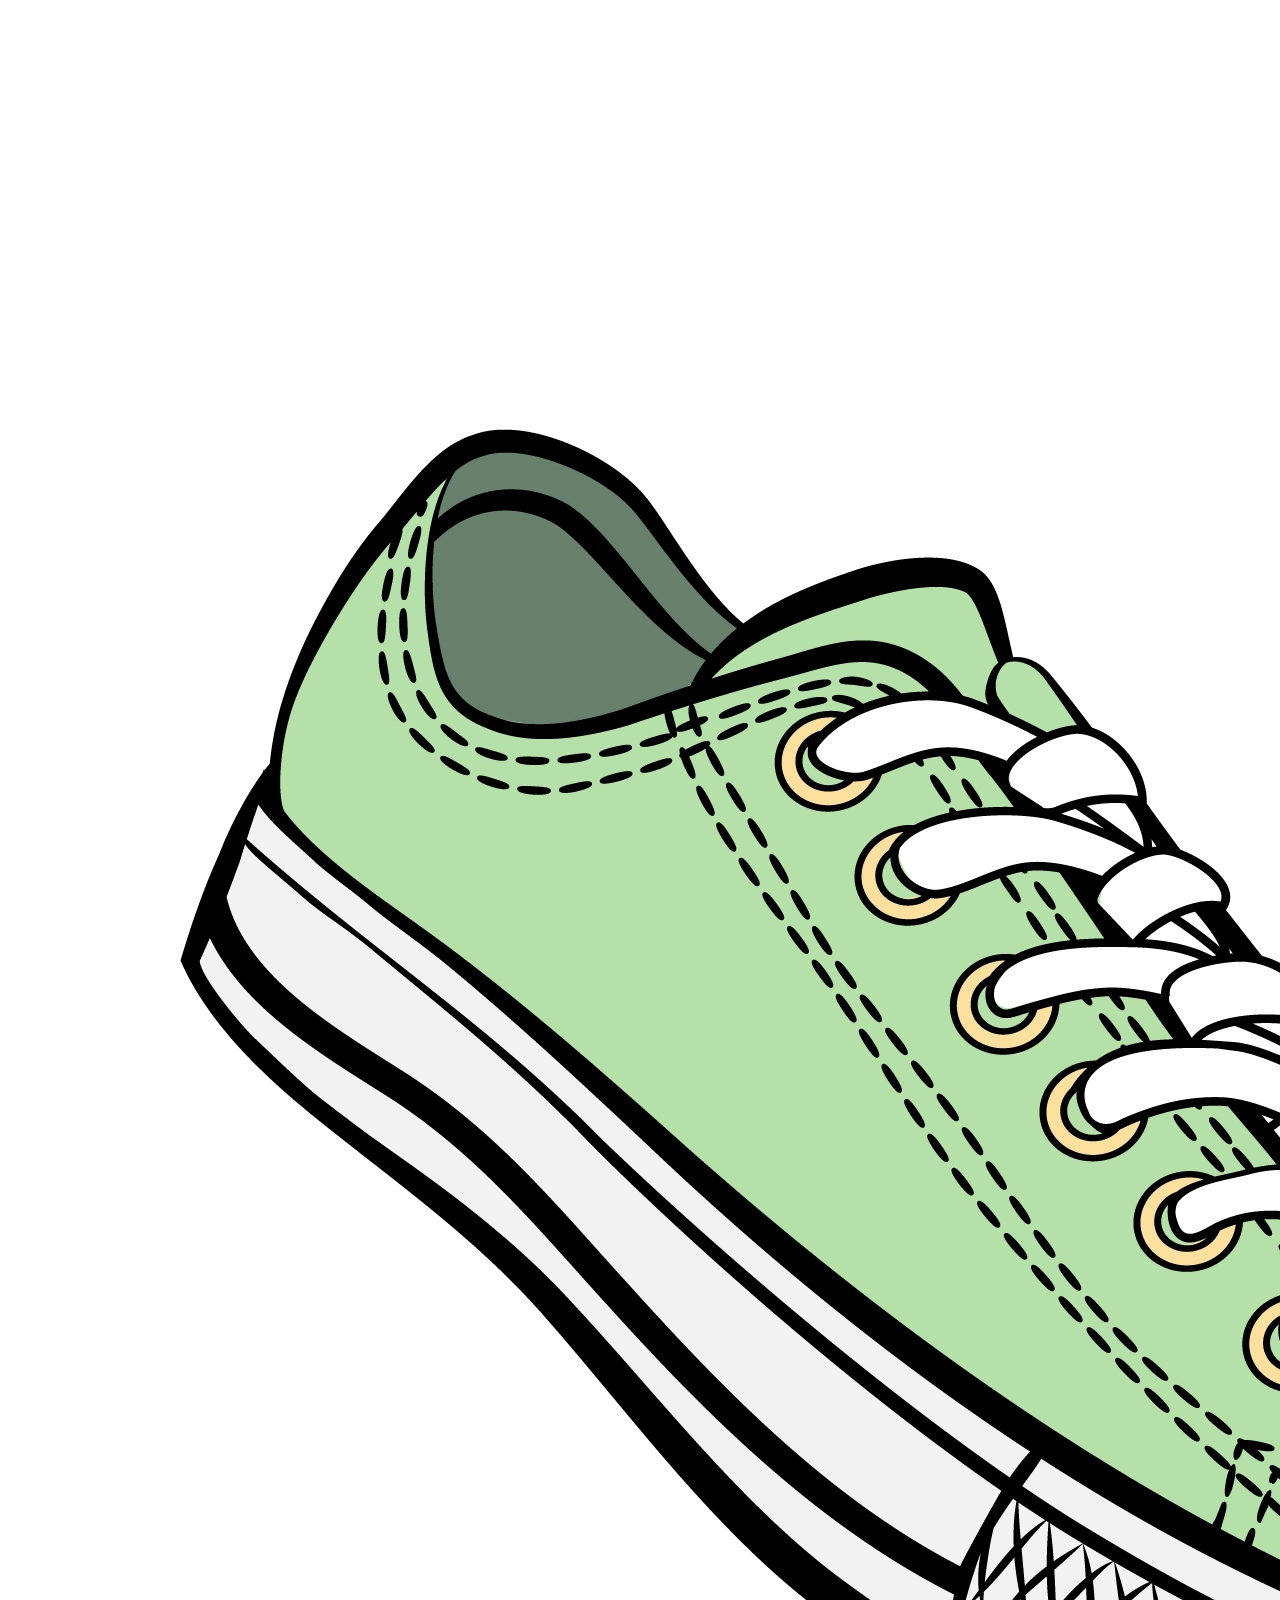
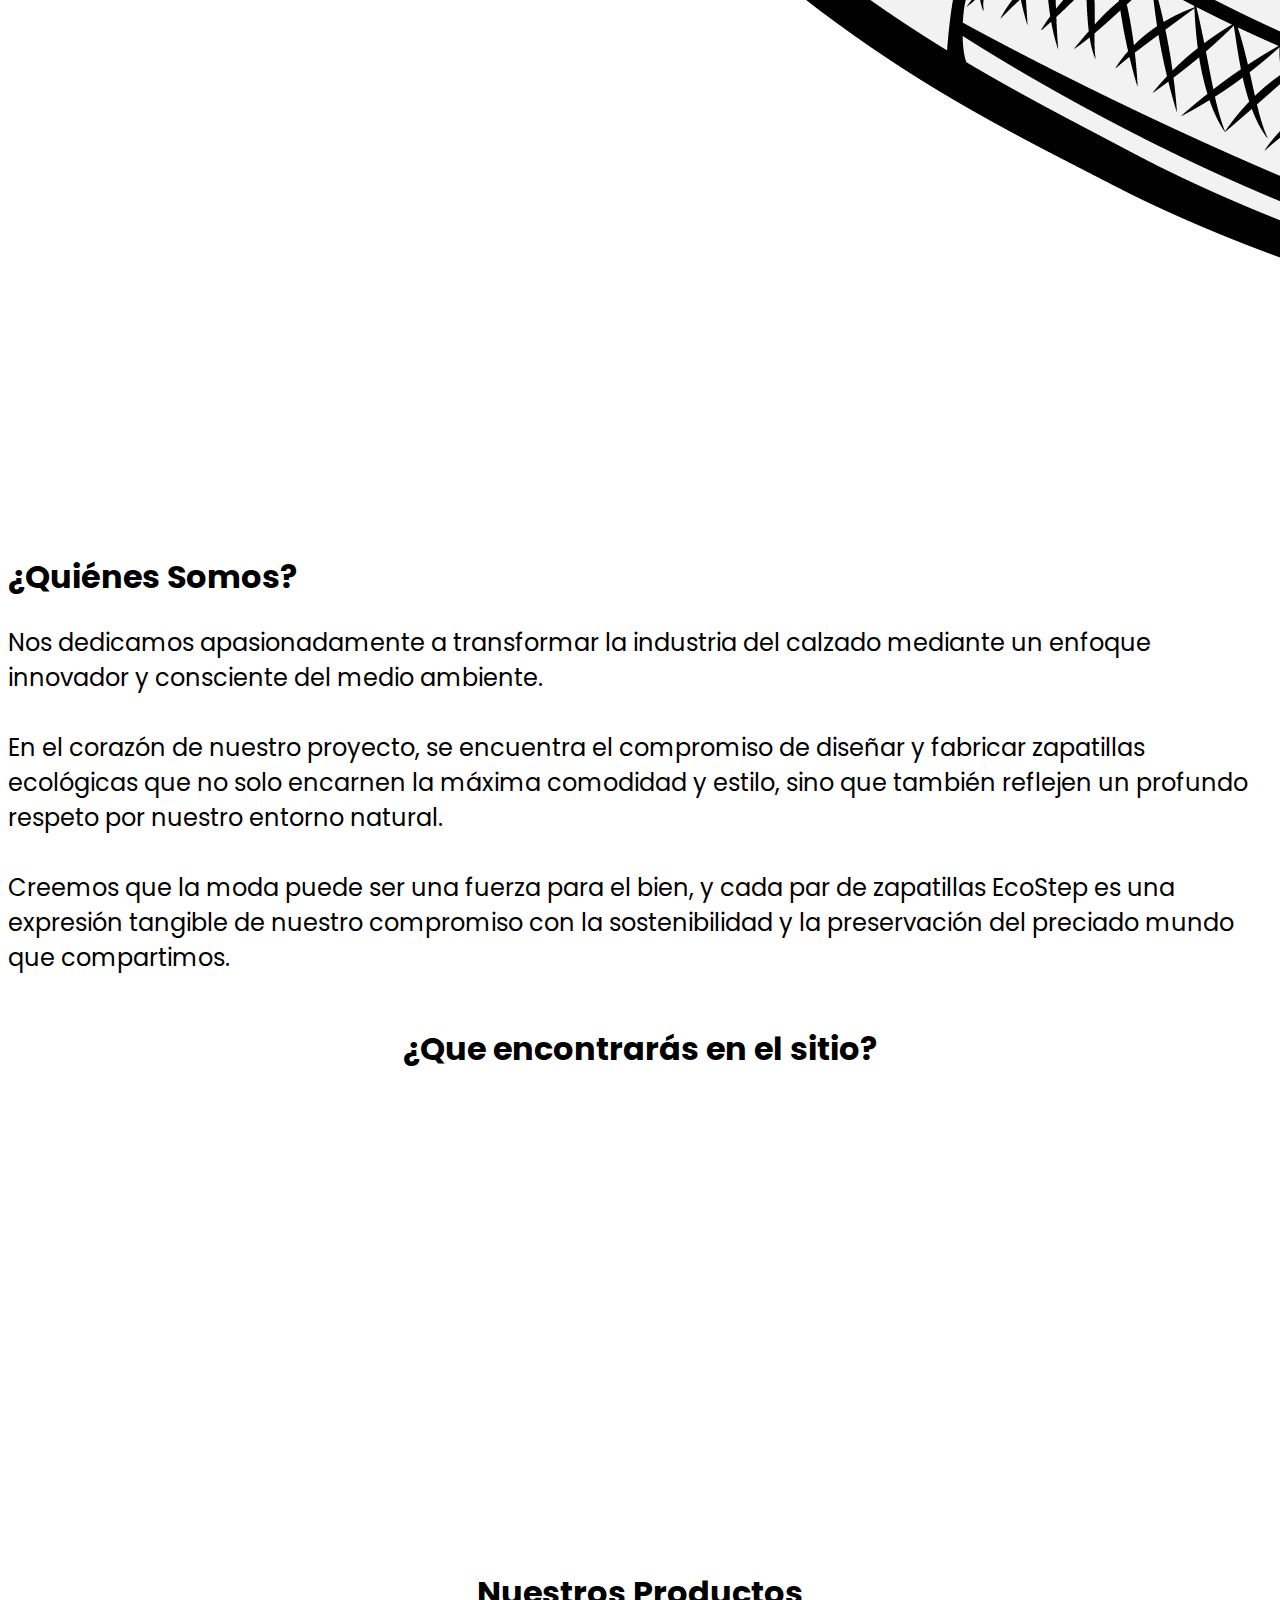
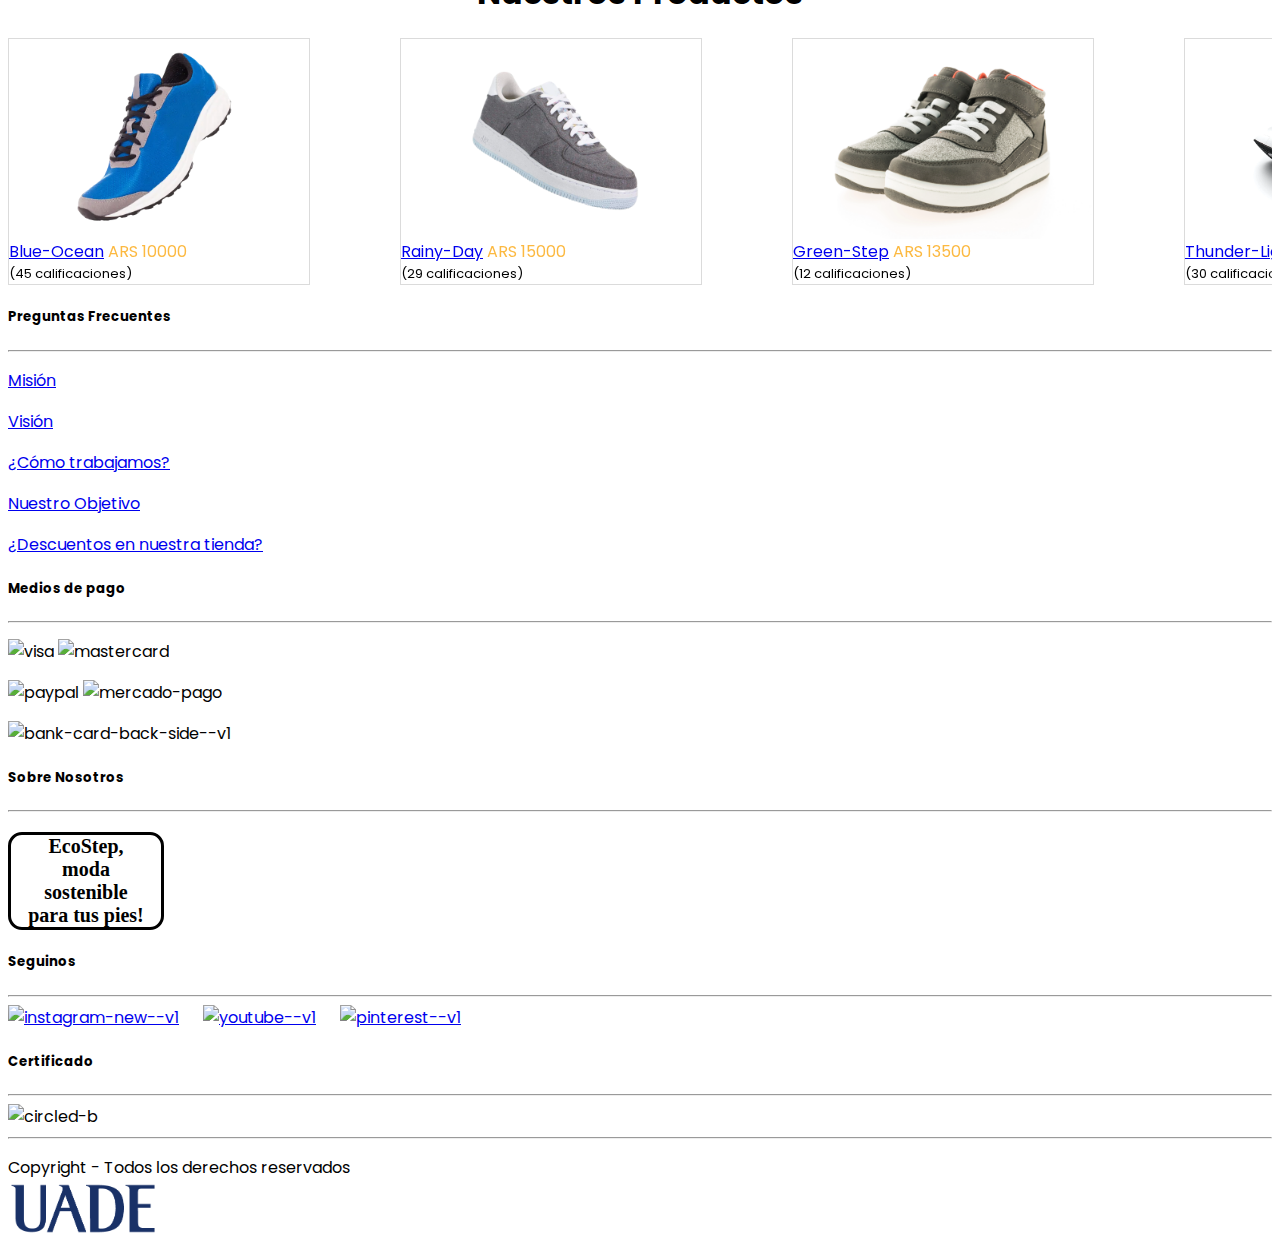
==== commit 2d4ef88b: "añadido video" ====
--- a/index.html
+++ b/index.html
@@ -97,6 +97,12 @@
     </div>
 </div>
 
+<!-- QUE ENCONTRARÁS EN LA PÁGINA -->
+<h1 style="text-align: center;">¿Que encontrarás en el sitio?</h1>
+<div style="text-align: center;">
+  <iframe class="youtube" src="https://www.youtube.com/embed/8J9p1hekWkI?si=5dcXQoQzMNLZJnXZ" title="YouTube video player" frameborder="0" allow="accelerometer; autoplay; clipboard-write; encrypted-media; gyroscope; picture-in-picture; web-share" allowfullscreen></iframe>
+</div>
+
 <!-- NUESTROS PRODUCTOS -->
 <h1 style="text-align: center;" id="productos">Nuestros Productos</h1>
 <div class = "container">
@@ -328,10 +334,9 @@
         <div class="col-md-2 col-lg-2 col-xl-3 mx-auto mt-3">
           <h5 class="mb-4 font-weight-bold text-primary">Seguinos</h5>
           <hr class="mb-4">
-          <img width="50" height="50" src="https://img.icons8.com/ios/50/instagram-new--v1.png" alt="instagram-new--v1"/>
-          <img width="50" height="50" src="https://img.icons8.com/ios/50/facebook-new.png" alt="facebook-new"/>
-          <img width="50" height="50" src="https://img.icons8.com/ios/50/twitterx--v2.png" alt="twitterx--v2"/>
-          <img width="50" height="50" src="https://img.icons8.com/ios/50/pinterest--v1.png" alt="pinterest--v1"/>
+          <a href="https://www.instagram.com/ecostep.ok/?utm_source=ig_web_button_share_sheet&igshid=OGQ5ZDc2ODk2ZA==" target="_blank"><img width="50" height="50" src="https://img.icons8.com/ios/50/instagram-new--v1.png" alt="instagram-new--v1"/ style="margin-right: 20px;"></a>
+          <a href="https://www.youtube.com/channel/UCUXq1TTopcNJedXjy12-IsQ" target="_blank"><img width="50" height="50" src="https://img.icons8.com/ios/50/youtube--v1.png" alt="youtube--v1"/ style="margin-right: 20px;"></a>
+          <a href="https://ar.pinterest.com/EcoStepp/?invite_code=e58451edf0cb47b0bd3dd220e444628c&sender=907827374794657990"><img width="50" height="50" src="https://img.icons8.com/ios/50/pinterest--v1.png" alt="pinterest--v1"/></a>
         </div>
         <div class="col-md-2 col-lg-2 col-xl-2 mx-auto mt-3">
           <h5 class="mb-4 font-weight-bold text-primary">Certificado</h5>
--- a/css/estilo.css
+++ b/css/estilo.css
@@ -1,4 +1,7 @@
-
+.youtube{
+    aspect-ratio: 16/9;
+    width: 50%;
+}
 .carousel-inner {
     height: 0;
     padding-bottom: 25%;
@@ -77,4 +80,8 @@
     width: 40px;
     cursor: pointer;
 }
+.youtube{
+    aspect-ratio: 16/9;
+    width: 90%;
+}
 }